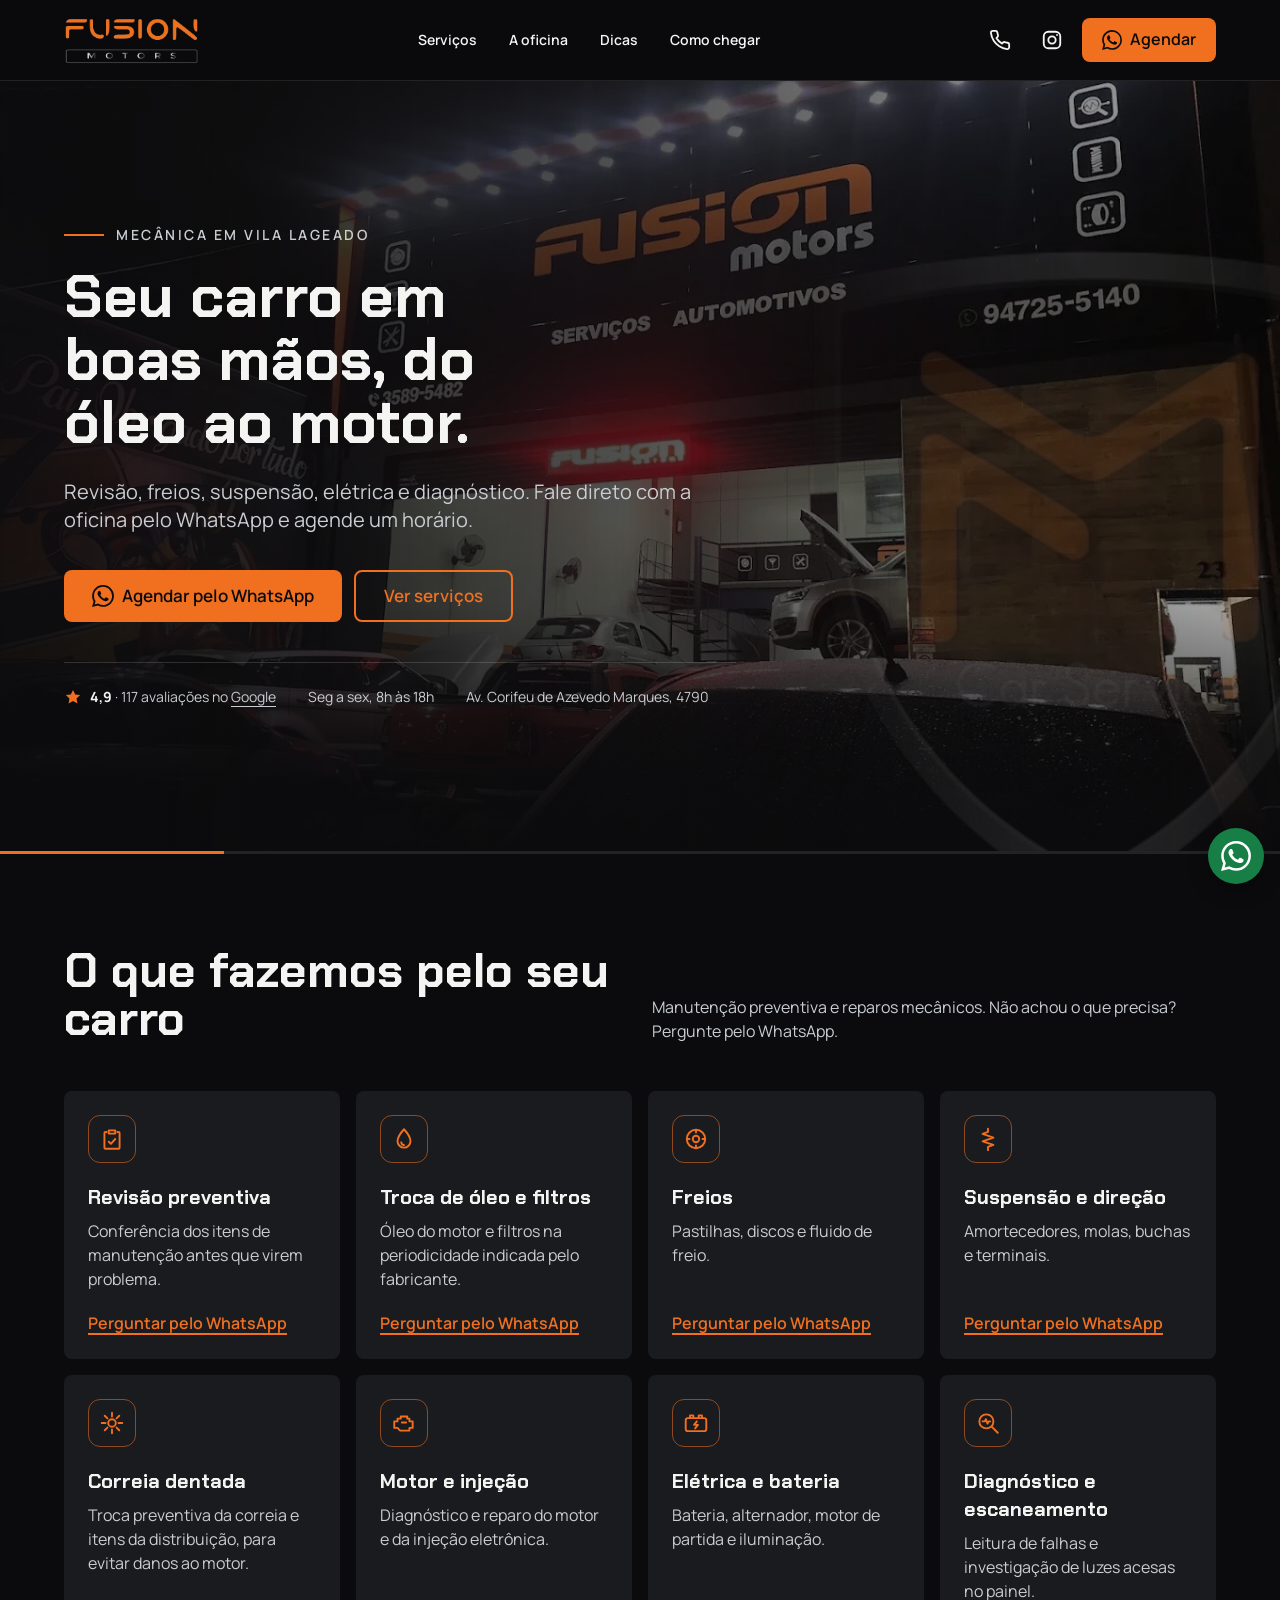
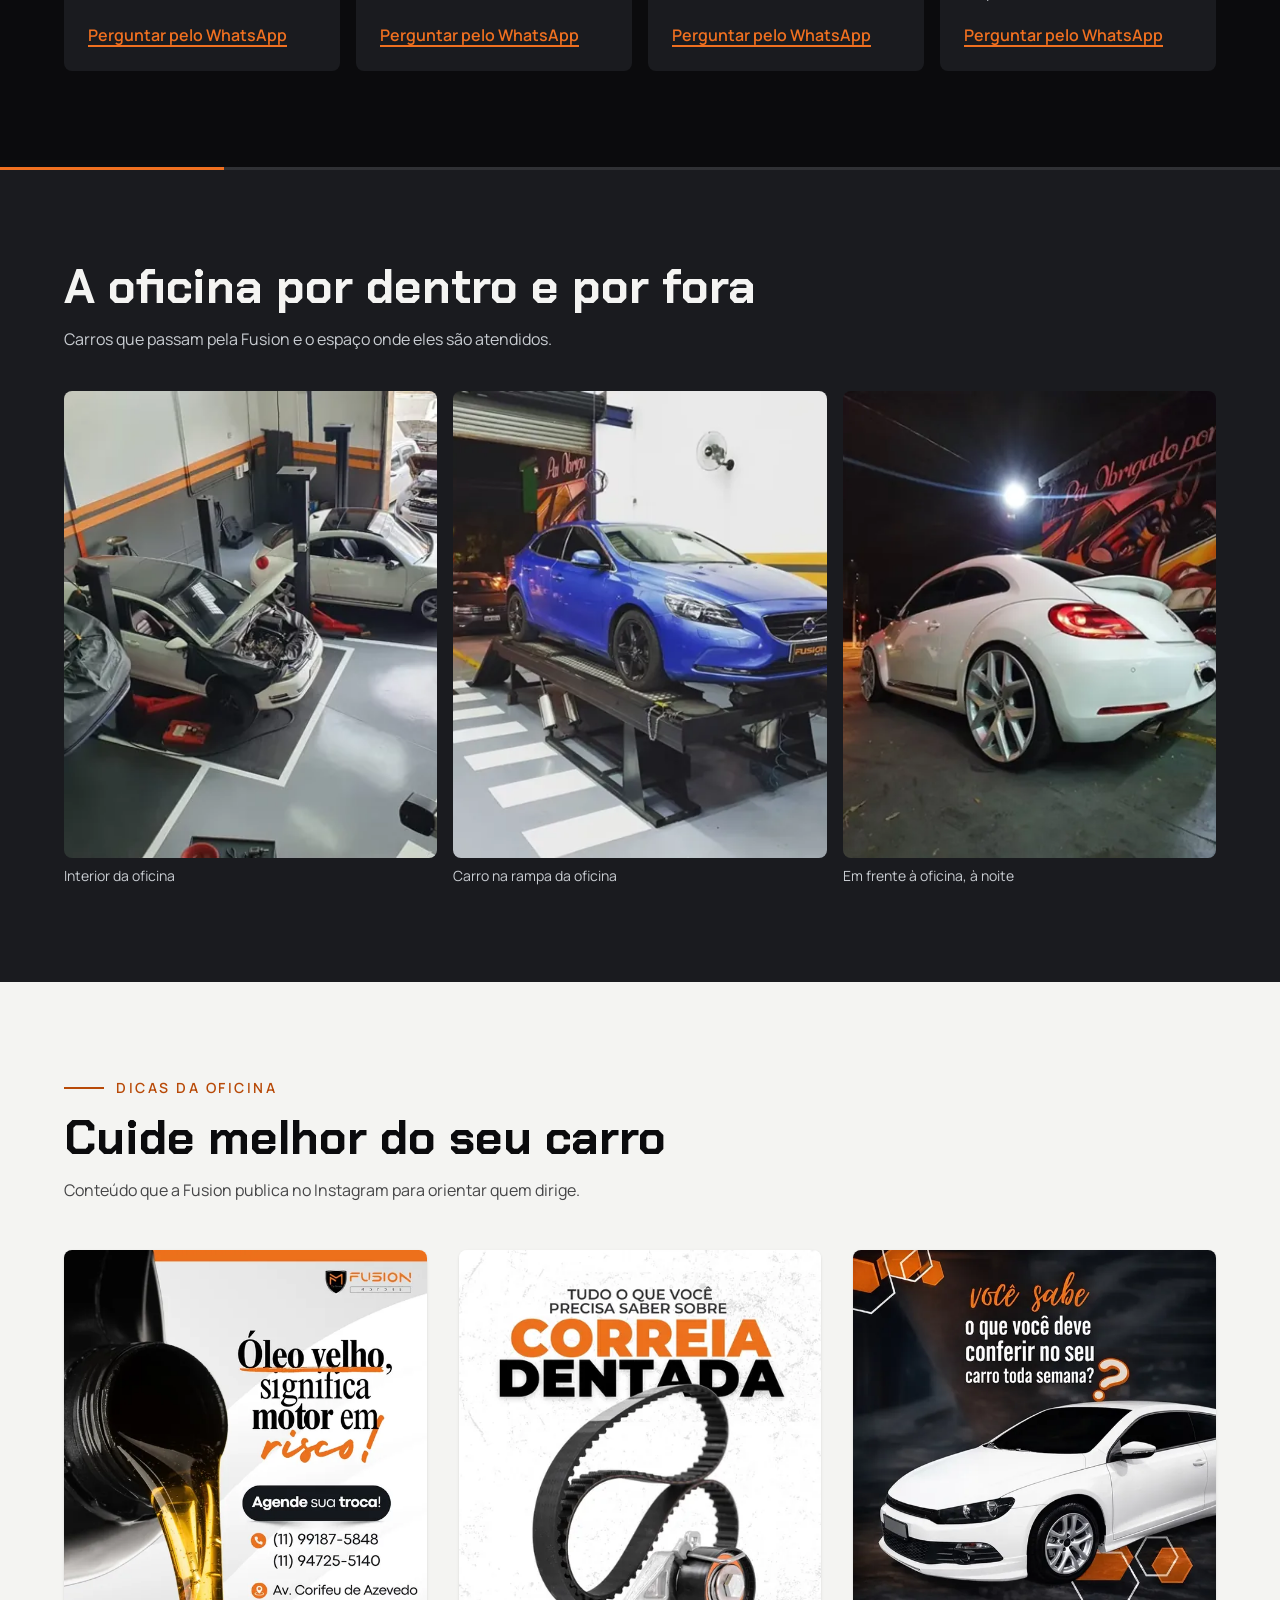
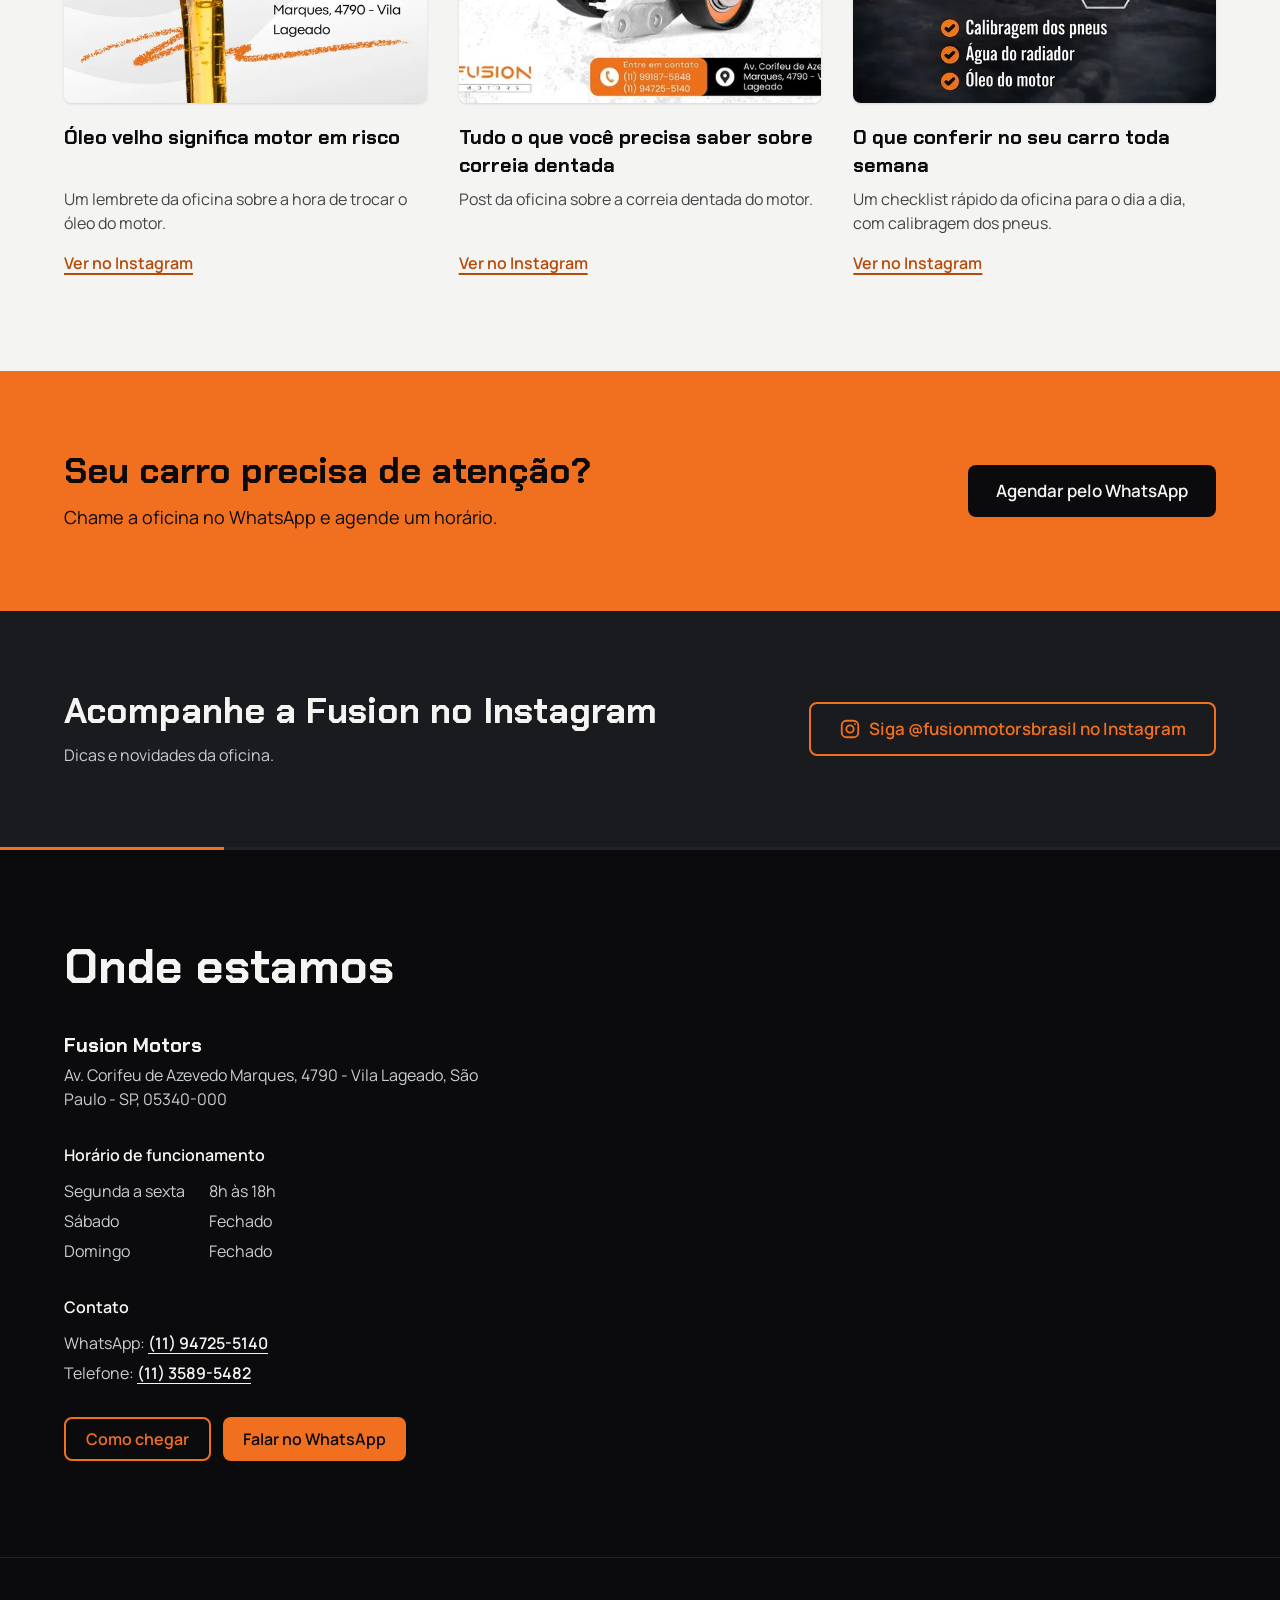
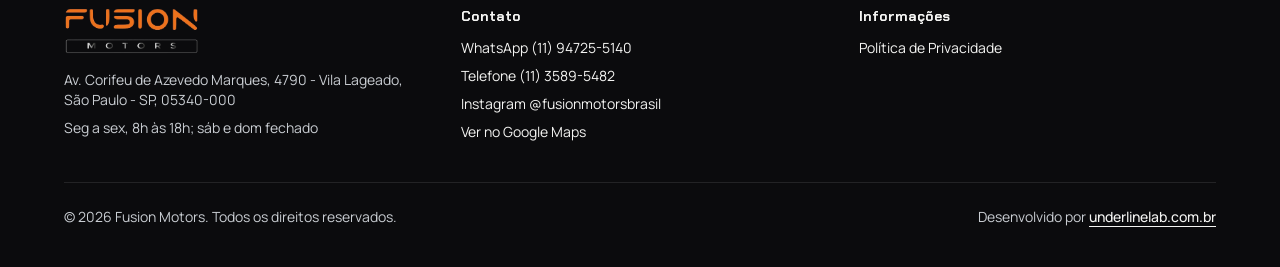
==== index.html @ d5a95ce9 "Demo da landing page da Fusion Motors (noindex)" ====
<!doctype html>
<html lang="pt-BR">
<head>
  <meta charset="utf-8">
  <meta name="viewport" content="width=device-width, initial-scale=1">
  <title>Fusion | Mecânica em Vila Lageado, São Paulo</title>
  <meta name="description" content="Mecânica para carros na Vila Lageado, São Paulo. Nota 4,9 no Google. Seg a sex, 8h às 18h. Agende pelo WhatsApp.">
  <link rel="canonical" href="https://fusionmotors.com.br/">
  <meta name="theme-color" content="#F07020">
  <!-- DEMO:INICIO -->
  <meta name="robots" content="noindex,nofollow">
  <!-- DEMO:FIM -->

  <link rel="icon" href="assets/icons/favicon.ico" sizes="32x32">
  <link rel="icon" href="assets/icons/favicon.svg" type="image/svg+xml">
  <link rel="apple-touch-icon" href="assets/icons/apple-touch-icon.png">

  <meta property="og:type" content="website">
  <meta property="og:locale" content="pt_BR">
  <meta property="og:site_name" content="Fusion">
  <meta property="og:title" content="Fusion | Mecânica em Vila Lageado, São Paulo">
  <meta property="og:description" content="Mecânica para carros na Vila Lageado, São Paulo. Nota 4,9 no Google. Seg a sex, 8h às 18h. Agende pelo WhatsApp.">
  <meta property="og:url" content="https://fusionmotors.com.br/">
  <meta property="og:image" content="https://fusionmotors.com.br/assets/img/og-image.jpg">
  <meta property="og:image:width" content="1200">
  <meta property="og:image:height" content="630">

  <!-- Fontes auto-hospedadas (declaradas aqui para o caminho valer no dev e no CSS compilado) -->
  <link rel="preload" href="assets/fonts/chakra-petch-700.woff2" as="font" type="font/woff2" crossorigin>
  <link rel="preload" href="assets/fonts/manrope-variavel.woff2" as="font" type="font/woff2" crossorigin>
  <style>
    @font-face { font-family: "Chakra Petch"; font-weight: 600; font-style: normal; font-display: swap; src: url("assets/fonts/chakra-petch-600.woff2") format("woff2"); }
    @font-face { font-family: "Chakra Petch"; font-weight: 700; font-style: normal; font-display: swap; src: url("assets/fonts/chakra-petch-700.woff2") format("woff2"); }
    @font-face { font-family: "Manrope"; font-weight: 400 800; font-style: normal; font-display: swap; src: url("assets/fonts/manrope-variavel.woff2") format("woff2"); }
  </style>

  <link rel="stylesheet" href="assets/css/styles.css?v=202609242122">
  <script src="assets/js/main.js?v=202609242122" defer></script>

  <script type="application/ld+json">
  {
    "@context": "https://schema.org",
    "@type": "AutoRepair",
    "name": "Fusion Motors",
    "url": "https://fusionmotors.com.br/",
    "image": "https://fusionmotors.com.br/assets/img/og-image.jpg",
    "logo": "https://fusionmotors.com.br/assets/img/logo-fusion.webp",
    "telephone": "+5511947255140",
    "address": {
      "@type": "PostalAddress",
      "streetAddress": "Av. Corifeu de Azevedo Marques, 4790",
      "addressLocality": "São Paulo",
      "addressRegion": "SP",
      "postalCode": "05340-000",
      "addressCountry": "BR"
    },
    "geo": {
      "@type": "GeoCoordinates",
      "latitude": -23.5559908,
      "longitude": -46.7504793
    },
    "openingHoursSpecification": [
      {
        "@type": "OpeningHoursSpecification",
        "dayOfWeek": ["Monday", "Tuesday", "Wednesday", "Thursday", "Friday"],
        "opens": "08:00",
        "closes": "18:00"
      }
    ],
    "sameAs": ["https://www.instagram.com/fusionmotorsbrasil/", "https://www.google.com/maps/place/Fusion+Motors/@-23.5496397,-46.7768741,15z/data=!4m6!3m5!1s0x94ce55f20040a06f:0xc3a1db6b3588dc1c!8m2!3d-23.5559908!4d-46.7504793!16s%2Fg%2F11b7hqv5pp"]
  }
  </script>
</head>
<body id="topo" class="bg-fundo text-texto font-corpo antialiased">
  <a href="#conteudo" class="sr-only focus:not-sr-only focus:fixed focus:top-2 focus:left-2 focus:z-[70] focus:bg-fundo focus:px-4 focus:py-2 focus:rounded-marca">Pular para o conteúdo</a>

<!-- SECTION: header -->
<header class="sticky top-0 z-40 border-b border-texto/10 bg-fundo/95 backdrop-blur">
  <div class="container-lp flex h-16 items-center justify-between gap-4 md:h-20">
    <a href="#topo" class="flex shrink-0 items-center" aria-label="Fusion Motors, voltar ao início">
      <img src="assets/img/logo-fusion.webp" alt="Fusion Motors" width="760" height="270" class="h-10 w-auto md:h-12">
    </a>

    <nav aria-label="Principal" class="hidden lg:block">
      <ul class="flex items-center gap-8 text-sm font-semibold">
        <li data-secao="servicos"><a href="#servicos" class="hover:text-marca">Serviços</a></li>
        <li data-secao="galeria"><a href="#galeria" class="hover:text-marca">A oficina</a></li>
        <li data-secao="dicas"><a href="#dicas" class="hover:text-marca">Dicas</a></li>
        <li data-secao="localizacao"><a href="#localizacao" class="hover:text-marca">Como chegar</a></li>
      </ul>
    </nav>

    <div class="flex items-center gap-1 sm:gap-2">
      <a href="tel:+551135895482" class="icone-btn" aria-label="Ligar para (11) 3589-5482">
        <svg width="22" height="22" viewBox="0 0 24 24" fill="none" stroke="currentColor" stroke-width="2" stroke-linecap="round" stroke-linejoin="round" aria-hidden="true"><path d="M22 16.9v3a2 2 0 0 1-2.2 2 19.8 19.8 0 0 1-8.6-3.1 19.5 19.5 0 0 1-6-6A19.8 19.8 0 0 1 2.1 4.2 2 2 0 0 1 4.1 2h3a2 2 0 0 1 2 1.7c.1 1 .4 1.9.7 2.8a2 2 0 0 1-.5 2.1L8.1 9.9a16 16 0 0 0 6 6l1.3-1.2a2 2 0 0 1 2.1-.4c.9.3 1.8.6 2.8.7a2 2 0 0 1 1.7 2z"/></svg>
      </a>
      <a href="https://www.instagram.com/fusionmotorsbrasil/" target="_blank" rel="noopener" class="icone-btn"
         aria-label="Instagram da Fusion Motors" data-track="instagram" data-origem="header">
        <svg width="22" height="22" viewBox="0 0 24 24" fill="none" stroke="currentColor" stroke-width="2" aria-hidden="true"><rect x="3" y="3" width="18" height="18" rx="5"/><circle cx="12" cy="12" r="4"/><circle cx="17.5" cy="6.5" r="1" fill="currentColor" stroke="none"/></svg>
      </a>
      <a href="https://wa.me/5511947255140?text=Ol%C3%A1!%20Vi%20o%20site%20e%20gostaria%20de%20agendar%20um%20hor%C3%A1rio." target="_blank" rel="noopener"
         class="btn btn-marca" aria-label="Agendar pelo WhatsApp" data-track="whatsapp" data-origem="header">
        <svg width="20" height="20" viewBox="0 0 24 24" fill="currentColor" aria-hidden="true"><path d="M17.472 14.382c-.297-.149-1.758-.867-2.03-.967-.273-.099-.471-.148-.67.15-.197.297-.767.966-.94 1.164-.173.199-.347.223-.644.075-.297-.15-1.255-.463-2.39-1.475-.883-.788-1.48-1.761-1.653-2.059-.173-.297-.018-.458.13-.606.134-.133.298-.347.446-.52.149-.174.198-.298.298-.497.099-.198.05-.371-.025-.52-.075-.149-.669-1.612-.916-2.207-.242-.579-.487-.5-.669-.51-.173-.008-.371-.01-.57-.01-.198 0-.52.074-.792.372-.272.297-1.04 1.016-1.04 2.479 0 1.462 1.065 2.875 1.213 3.074.149.198 2.096 3.2 5.077 4.487.709.306 1.262.489 1.694.625.712.227 1.36.195 1.871.118.571-.085 1.758-.719 2.006-1.413.248-.694.248-1.289.173-1.413-.074-.124-.272-.198-.57-.347m-5.421 7.403h-.004a9.87 9.87 0 0 1-5.031-1.378l-.361-.214-3.741.982.998-3.648-.235-.374a9.86 9.86 0 0 1-1.51-5.26c.001-5.45 4.436-9.884 9.888-9.884 2.64 0 5.122 1.03 6.988 2.898a9.825 9.825 0 0 1 2.893 6.994c-.003 5.45-4.437 9.884-9.885 9.884m8.413-18.297A11.815 11.815 0 0 0 12.05 0C5.495 0 .16 5.335.157 11.892c0 2.096.547 4.142 1.588 5.945L.057 24l6.305-1.654a11.882 11.882 0 0 0 5.683 1.448h.005c6.554 0 11.89-5.335 11.893-11.893a11.821 11.821 0 0 0-3.48-8.413Z"/></svg>
        <span class="hidden sm:inline">Agendar</span>
      </a>
    </div>
  </div>
</header>
<!-- /SECTION: header -->

<main id="conteudo">
<!-- SECTION: hero -->
<!-- PROVISÓRIO: foto da fachada (Fachada.webp, 1360 px). Trocar por foto original de alta resolução do cliente quando houver. -->
<section id="inicio" class="hero" aria-labelledby="hero-titulo">
  <img src="assets/img/hero-fachada-1360.webp"
       srcset="assets/img/hero-fachada-800.webp 800w, assets/img/hero-fachada-1360.webp 1360w"
       sizes="100vw"
       width="1360" height="1020"
       alt="Fachada da oficina Fusion Motors à noite, com o letreiro iluminado e carros em manutenção"
       fetchpriority="high"
       class="hero-foto">
  <img src="assets/img/escudo-marca.webp" alt="" width="290" height="340" class="hero-escudo" aria-hidden="true">

  <div class="container-lp py-20 md:py-28 lg:py-36">
    <div class="max-w-2xl">
      <p class="flex items-center gap-3 text-sm font-semibold uppercase tracking-[0.18em] text-acento">
        <span class="h-0.5 w-10 bg-marca" aria-hidden="true"></span>Mecânica em Vila Lageado
      </p>
      <h1 id="hero-titulo" class="mt-5 font-titulo text-4xl font-bold leading-[1.05] text-balance md:text-6xl">Seu carro em boas mãos, do óleo ao motor.</h1>
      <p class="mt-6 max-w-prose text-lg text-texto-suave md:text-xl">Revisão, freios, suspensão, elétrica e diagnóstico. Fale direto com a oficina pelo WhatsApp e agende um horário.</p>
      <div class="mt-9 flex flex-wrap gap-3">
        <a href="https://wa.me/5511947255140?text=Ol%C3%A1!%20Vi%20o%20site%20e%20gostaria%20de%20agendar%20um%20hor%C3%A1rio." target="_blank" rel="noopener"
           class="btn btn-marca btn-lg" data-track="whatsapp" data-origem="hero">
          <svg width="22" height="22" viewBox="0 0 24 24" fill="currentColor" aria-hidden="true"><path d="M17.472 14.382c-.297-.149-1.758-.867-2.03-.967-.273-.099-.471-.148-.67.15-.197.297-.767.966-.94 1.164-.173.199-.347.223-.644.075-.297-.15-1.255-.463-2.39-1.475-.883-.788-1.48-1.761-1.653-2.059-.173-.297-.018-.458.13-.606.134-.133.298-.347.446-.52.149-.174.198-.298.298-.497.099-.198.05-.371-.025-.52-.075-.149-.669-1.612-.916-2.207-.242-.579-.487-.5-.669-.51-.173-.008-.371-.01-.57-.01-.198 0-.52.074-.792.372-.272.297-1.04 1.016-1.04 2.479 0 1.462 1.065 2.875 1.213 3.074.149.198 2.096 3.2 5.077 4.487.709.306 1.262.489 1.694.625.712.227 1.36.195 1.871.118.571-.085 1.758-.719 2.006-1.413.248-.694.248-1.289.173-1.413-.074-.124-.272-.198-.57-.347m-5.421 7.403h-.004a9.87 9.87 0 0 1-5.031-1.378l-.361-.214-3.741.982.998-3.648-.235-.374a9.86 9.86 0 0 1-1.51-5.26c.001-5.45 4.436-9.884 9.888-9.884 2.64 0 5.122 1.03 6.988 2.898a9.825 9.825 0 0 1 2.893 6.994c-.003 5.45-4.437 9.884-9.885 9.884m8.413-18.297A11.815 11.815 0 0 0 12.05 0C5.495 0 .16 5.335.157 11.892c0 2.096.547 4.142 1.588 5.945L.057 24l6.305-1.654a11.882 11.882 0 0 0 5.683 1.448h.005c6.554 0 11.89-5.335 11.893-11.893a11.821 11.821 0 0 0-3.48-8.413Z"/></svg>
          Agendar pelo WhatsApp
        </a>
        <a href="#servicos" class="btn btn-contorno btn-lg">Ver serviços</a>
      </div>

      <ul class="mt-10 flex flex-wrap gap-x-8 gap-y-3 border-t border-texto/15 pt-6 text-sm text-texto-suave">
        <li class="flex items-center gap-2">
          <svg width="18" height="18" viewBox="0 0 24 24" fill="currentColor" class="text-marca" aria-hidden="true"><path d="M12 2.5l2.9 6 6.6.9-4.8 4.6 1.2 6.5L12 17.4l-5.9 3.1 1.2-6.5L2.5 9.4l6.6-.9z"/></svg>
          <span><strong class="font-bold text-texto">4,9</strong> · 117 avaliações no <a href="https://www.google.com/maps/place/Fusion+Motors/@-23.5496397,-46.7768741,15z/data=!4m6!3m5!1s0x94ce55f20040a06f:0xc3a1db6b3588dc1c!8m2!3d-23.5559908!4d-46.7504793!16s%2Fg%2F11b7hqv5pp" target="_blank" rel="noopener" class="underline underline-offset-4 hover:text-texto">Google</a></span>
        </li>
        <li>Seg a sex, 8h às 18h</li>
        <li>Av. Corifeu de Azevedo Marques, 4790</li>
      </ul>
    </div>
  </div>
</section>
<!-- /SECTION: hero -->

<!-- SECTION: servicos -->
<section id="servicos" class="secao-filete py-16 md:py-24" aria-labelledby="servicos-titulo">
  <div class="container-lp">
    <div class="grid gap-6 lg:grid-cols-2 lg:items-end">
      <h2 id="servicos-titulo" class="font-titulo text-3xl font-bold md:text-5xl">O que fazemos pelo seu carro</h2>
      <p class="max-w-prose text-texto-suave lg:justify-self-end">Manutenção preventiva e reparos mecânicos. Não achou o que precisa? Pergunte pelo WhatsApp.</p>
    </div>

    <ul class="mt-12 grid gap-4 sm:grid-cols-2 lg:grid-cols-4">
      <li class="flex flex-col rounded-marca bg-superficie p-6">
        <span class="icone-quadro"><svg width="26" height="26" viewBox="0 0 24 24" fill="none" stroke="currentColor" stroke-width="1.75" stroke-linecap="round" stroke-linejoin="round" aria-hidden="true"><path d="M9 4h6v3H9zM7 5.5H6a1 1 0 0 0-1 1V20a1 1 0 0 0 1 1h12a1 1 0 0 0 1-1V6.5a1 1 0 0 0-1-1h-1"/><path d="M9 14.5l2 2 4-4.5"/></svg></span>
        <h3 class="mt-5 font-titulo text-xl font-bold">Revisão preventiva</h3>
        <p class="mt-2 grow text-texto-suave">Conferência dos itens de manutenção antes que virem problema.</p>
        <a href="https://wa.me/5511947255140?text=Ol%C3%A1!%20Tenho%20interesse%20em%20revis%C3%A3o%20preventiva." target="_blank" rel="noopener"
           class="mt-5 self-start font-semibold text-marca underline decoration-2 underline-offset-4 hover:text-texto" data-track="whatsapp" data-origem="servico-revisao-preventiva">Perguntar pelo WhatsApp</a>
      </li>
      <li class="flex flex-col rounded-marca bg-superficie p-6">
        <span class="icone-quadro"><svg width="26" height="26" viewBox="0 0 24 24" fill="none" stroke="currentColor" stroke-width="1.75" stroke-linecap="round" stroke-linejoin="round" aria-hidden="true"><path d="M12 3s6 6.5 6 11a6 6 0 0 1-12 0c0-4.5 6-11 6-11z"/><path d="M9.5 15a2.5 2.5 0 0 0 2.5 2.5"/></svg></span>
        <h3 class="mt-5 font-titulo text-xl font-bold">Troca de óleo e filtros</h3>
        <p class="mt-2 grow text-texto-suave">Óleo do motor e filtros na periodicidade indicada pelo fabricante.</p>
        <a href="https://wa.me/5511947255140?text=Ol%C3%A1!%20Tenho%20interesse%20em%20troca%20de%20%C3%B3leo%20e%20filtros." target="_blank" rel="noopener"
           class="mt-5 self-start font-semibold text-marca underline decoration-2 underline-offset-4 hover:text-texto" data-track="whatsapp" data-origem="servico-oleo-filtros">Perguntar pelo WhatsApp</a>
      </li>
      <li class="flex flex-col rounded-marca bg-superficie p-6">
        <span class="icone-quadro"><svg width="26" height="26" viewBox="0 0 24 24" fill="none" stroke="currentColor" stroke-width="1.75" stroke-linecap="round" stroke-linejoin="round" aria-hidden="true"><circle cx="12" cy="12" r="8.5"/><circle cx="12" cy="12" r="3"/><path d="M12 3.5v2.5M12 18v2.5M3.5 12H6M18 12h2.5"/></svg></span>
        <h3 class="mt-5 font-titulo text-xl font-bold">Freios</h3>
        <p class="mt-2 grow text-texto-suave">Pastilhas, discos e fluido de freio.</p>
        <a href="https://wa.me/5511947255140?text=Ol%C3%A1!%20Tenho%20interesse%20em%20servi%C3%A7o%20de%20freios." target="_blank" rel="noopener"
           class="mt-5 self-start font-semibold text-marca underline decoration-2 underline-offset-4 hover:text-texto" data-track="whatsapp" data-origem="servico-freios">Perguntar pelo WhatsApp</a>
      </li>
      <li class="flex flex-col rounded-marca bg-superficie p-6">
        <span class="icone-quadro"><svg width="26" height="26" viewBox="0 0 24 24" fill="none" stroke="currentColor" stroke-width="1.75" stroke-linecap="round" stroke-linejoin="round" aria-hidden="true"><path d="M12 2.5v3l-5 1.8 10 3.4-10 3.4 10 3.4-5 1.8v3"/></svg></span>
        <h3 class="mt-5 font-titulo text-xl font-bold">Suspensão e direção</h3>
        <p class="mt-2 grow text-texto-suave">Amortecedores, molas, buchas e terminais.</p>
        <a href="https://wa.me/5511947255140?text=Ol%C3%A1!%20Tenho%20interesse%20em%20suspens%C3%A3o%20e%20dire%C3%A7%C3%A3o." target="_blank" rel="noopener"
           class="mt-5 self-start font-semibold text-marca underline decoration-2 underline-offset-4 hover:text-texto" data-track="whatsapp" data-origem="servico-suspensao-direcao">Perguntar pelo WhatsApp</a>
      </li>
      <li class="flex flex-col rounded-marca bg-superficie p-6">
        <span class="icone-quadro"><svg width="26" height="26" viewBox="0 0 24 24" fill="none" stroke="currentColor" stroke-width="1.75" stroke-linecap="round" stroke-linejoin="round" aria-hidden="true"><circle cx="12" cy="12" r="3.5"/><path d="M12 2.5v3.5M12 18v3.5M2.5 12H6M18 12h3.5M5.3 5.3l2.5 2.5M16.2 16.2l2.5 2.5M18.7 5.3l-2.5 2.5M7.8 16.2l-2.5 2.5"/></svg></span>
        <h3 class="mt-5 font-titulo text-xl font-bold">Correia dentada</h3>
        <p class="mt-2 grow text-texto-suave">Troca preventiva da correia e itens da distribuição, para evitar danos ao motor.</p>
        <a href="https://wa.me/5511947255140?text=Ol%C3%A1!%20Tenho%20interesse%20em%20troca%20de%20correia%20dentada." target="_blank" rel="noopener"
           class="mt-5 self-start font-semibold text-marca underline decoration-2 underline-offset-4 hover:text-texto" data-track="whatsapp" data-origem="servico-correia-dentada">Perguntar pelo WhatsApp</a>
      </li>
      <li class="flex flex-col rounded-marca bg-superficie p-6">
        <span class="icone-quadro"><svg width="26" height="26" viewBox="0 0 24 24" fill="none" stroke="currentColor" stroke-width="1.75" stroke-linecap="round" stroke-linejoin="round" aria-hidden="true"><path d="M3 10.5h3V8h3V6h6v2h2v2.5h3v6h-3V19H8.5L6 16.5H3z"/><path d="M10 11.5h4"/></svg></span>
        <h3 class="mt-5 font-titulo text-xl font-bold">Motor e injeção</h3>
        <p class="mt-2 grow text-texto-suave">Diagnóstico e reparo do motor e da injeção eletrônica.</p>
        <a href="https://wa.me/5511947255140?text=Ol%C3%A1!%20Tenho%20interesse%20em%20servi%C3%A7o%20de%20motor%20e%20inje%C3%A7%C3%A3o." target="_blank" rel="noopener"
           class="mt-5 self-start font-semibold text-marca underline decoration-2 underline-offset-4 hover:text-texto" data-track="whatsapp" data-origem="servico-motor-injecao">Perguntar pelo WhatsApp</a>
      </li>
      <li class="flex flex-col rounded-marca bg-superficie p-6">
        <span class="icone-quadro"><svg width="26" height="26" viewBox="0 0 24 24" fill="none" stroke="currentColor" stroke-width="1.75" stroke-linecap="round" stroke-linejoin="round" aria-hidden="true"><rect x="2.5" y="7.5" width="19" height="12" rx="2"/><path d="M6.5 7.5v-2.5h3v2.5M14.5 7.5v-2.5h3v2.5"/><path d="M12.8 10.5l-2.6 3.2h3.6l-2.6 3.3"/></svg></span>
        <h3 class="mt-5 font-titulo text-xl font-bold">Elétrica e bateria</h3>
        <p class="mt-2 grow text-texto-suave">Bateria, alternador, motor de partida e iluminação.</p>
        <a href="https://wa.me/5511947255140?text=Ol%C3%A1!%20Tenho%20interesse%20em%20el%C3%A9trica%20e%20bateria." target="_blank" rel="noopener"
           class="mt-5 self-start font-semibold text-marca underline decoration-2 underline-offset-4 hover:text-texto" data-track="whatsapp" data-origem="servico-eletrica-bateria">Perguntar pelo WhatsApp</a>
      </li>
      <li class="flex flex-col rounded-marca bg-superficie p-6">
        <span class="icone-quadro"><svg width="26" height="26" viewBox="0 0 24 24" fill="none" stroke="currentColor" stroke-width="1.75" stroke-linecap="round" stroke-linejoin="round" aria-hidden="true"><circle cx="10.5" cy="10.5" r="6.5"/><path d="M21 21l-5.4-5.4"/><path d="M7 10.5h2l1-2 1.6 4 1-2h1.4"/></svg></span>
        <h3 class="mt-5 font-titulo text-xl font-bold">Diagnóstico e escaneamento</h3>
        <p class="mt-2 grow text-texto-suave">Leitura de falhas e investigação de luzes acesas no painel.</p>
        <a href="https://wa.me/5511947255140?text=Ol%C3%A1!%20Tenho%20interesse%20em%20diagn%C3%B3stico%20e%20escaneamento." target="_blank" rel="noopener"
           class="mt-5 self-start font-semibold text-marca underline decoration-2 underline-offset-4 hover:text-texto" data-track="whatsapp" data-origem="servico-diagnostico">Perguntar pelo WhatsApp</a>
      </li>
    </ul>
  </div>
</section>
<!-- /SECTION: servicos -->

<!-- SECTION: galeria -->
<!-- Fotos do site antigo (Wix) do cliente, autorizadas pelo dono. Origem no briefing.md, seção 9. -->
<section id="galeria" class="secao-filete bg-superficie py-16 md:py-24" aria-labelledby="galeria-titulo">
  <div class="container-lp">
    <h2 id="galeria-titulo" class="font-titulo text-3xl font-bold md:text-5xl">A oficina por dentro e por fora</h2>
    <p class="mt-4 max-w-prose text-texto-suave">Carros que passam pela Fusion e o espaço onde eles são atendidos.</p>

    <ul class="mt-10 grid gap-4 sm:grid-cols-3" aria-label="Fotos da oficina e de carros atendidos">
      <li>
        <figure>
          <img src="assets/img/galeria-oficina-interna-600.webp" srcset="assets/img/galeria-oficina-interna-600.webp 600w, assets/img/galeria-oficina-interna.webp 927w" sizes="(min-width: 1152px) 24rem, (min-width: 640px) 33vw, 100vw"
               width="927" height="695" alt="Interior da oficina Fusion Motors com carros erguidos e abertos para manutenção"
               loading="lazy" decoding="async" class="aspect-[4/5] w-full rounded-marca object-cover">
          <figcaption class="mt-2 text-sm text-texto-suave">Interior da oficina</figcaption>
        </figure>
      </li>
      <li>
        <figure>
          <img src="assets/img/galeria-carro-azul-elevador-600.webp" srcset="assets/img/galeria-carro-azul-elevador-600.webp 600w, assets/img/galeria-carro-azul-elevador.webp 693w" sizes="(min-width: 1152px) 24rem, (min-width: 640px) 33vw, 100vw"
               width="693" height="695" alt="Carro azul sobre a rampa de alinhamento dentro da oficina"
               loading="lazy" decoding="async" class="aspect-[4/5] w-full rounded-marca object-cover">
          <figcaption class="mt-2 text-sm text-texto-suave">Carro na rampa da oficina</figcaption>
        </figure>
      </li>
      <li>
        <figure>
          <img src="assets/img/galeria-carro-branco-mural-600.webp" srcset="assets/img/galeria-carro-branco-mural-600.webp 600w, assets/img/galeria-carro-branco-mural.webp 667w" sizes="(min-width: 1152px) 24rem, (min-width: 640px) 33vw, 100vw"
               width="667" height="690" alt="Carro branco de rodas grandes estacionado à noite em frente ao mural da oficina"
               loading="lazy" decoding="async" class="aspect-[4/5] w-full rounded-marca object-cover">
          <figcaption class="mt-2 text-sm text-texto-suave">Em frente à oficina, à noite</figcaption>
        </figure>
      </li>
    </ul>
  </div>
</section>
<!-- /SECTION: galeria -->

<!-- SECTION: dicas -->
<!-- Posts do Instagram do próprio cliente, autorizados pelo dono. Estilo blog: imagem, título e link do post original. -->
<section id="dicas" class="bg-nevoa py-16 text-fundo md:py-24" aria-labelledby="dicas-titulo">
  <div class="container-lp">
    <p class="flex items-center gap-3 text-sm font-semibold uppercase tracking-[0.18em] text-marca-escura">
      <span class="h-0.5 w-10 bg-marca-escura" aria-hidden="true"></span>Dicas da oficina
    </p>
    <h2 id="dicas-titulo" class="mt-4 font-titulo text-3xl font-bold md:text-5xl">Cuide melhor do seu carro</h2>
    <p class="mt-4 max-w-prose text-fundo/75">Conteúdo que a Fusion publica no Instagram para orientar quem dirige.</p>

    <ul class="mt-12 grid items-stretch gap-8 md:grid-cols-3">
      <li class="flex">
        <article class="flex w-full flex-col">
          <a href="https://www.instagram.com/p/DPCO_urj4Wo/" target="_blank" rel="noopener" data-track="instagram" data-origem="dica-oleo-motor" class="block aspect-[4/5] overflow-hidden rounded-marca bg-white shadow-sm" aria-label="Ver no Instagram: óleo velho significa motor em risco">
            <img src="assets/img/dica-oleo-motor-600.webp" srcset="assets/img/dica-oleo-motor-600.webp 600w, assets/img/dica-oleo-motor.webp 1200w" sizes="(min-width: 768px) 22rem, 100vw"
                 width="1200" height="1500" alt="Post da Fusion Motors: óleo velho significa motor em risco. Agende sua troca."
                 loading="lazy" decoding="async" class="h-full w-full object-cover">
          </a>
          <h3 class="mt-5 font-titulo text-xl font-bold md:min-h-14">Óleo velho significa motor em risco</h3>
          <p class="mt-2 grow text-fundo/75">Um lembrete da oficina sobre a hora de trocar o óleo do motor.</p>
          <a href="https://www.instagram.com/p/DPCO_urj4Wo/" target="_blank" rel="noopener" data-track="instagram" data-origem="dica-oleo-motor"
             class="mt-4 self-start font-semibold text-marca-escura underline decoration-2 underline-offset-4 hover:text-fundo">Ver no Instagram</a>
        </article>
      </li>
      <li class="flex">
        <article class="flex w-full flex-col">
          <a href="https://www.instagram.com/p/DPpNpsQjbSV/" target="_blank" rel="noopener" data-track="instagram" data-origem="dica-correia-dentada" class="block aspect-[4/5] overflow-hidden rounded-marca bg-white shadow-sm" aria-label="Ver no Instagram: tudo o que você precisa saber sobre correia dentada">
            <img src="assets/img/dica-correia-dentada-600.webp" srcset="assets/img/dica-correia-dentada-600.webp 600w, assets/img/dica-correia-dentada.webp 1080w" sizes="(min-width: 768px) 22rem, 100vw"
                 width="1080" height="1080" alt="Post da Fusion Motors: tudo o que você precisa saber sobre correia dentada"
                 loading="lazy" decoding="async" class="h-full w-full object-cover">
          </a>
          <h3 class="mt-5 font-titulo text-xl font-bold md:min-h-14">Tudo o que você precisa saber sobre correia dentada</h3>
          <p class="mt-2 grow text-fundo/75">Post da oficina sobre a correia dentada do motor.</p>
          <a href="https://www.instagram.com/p/DPpNpsQjbSV/" target="_blank" rel="noopener" data-track="instagram" data-origem="dica-correia-dentada"
             class="mt-4 self-start font-semibold text-marca-escura underline decoration-2 underline-offset-4 hover:text-fundo">Ver no Instagram</a>
        </article>
      </li>
      <li class="flex">
        <article class="flex w-full flex-col">
          <a href="https://www.instagram.com/p/DTf_0NQleJL/" target="_blank" rel="noopener" data-track="instagram" data-origem="dica-checklist-pneus" class="block aspect-[4/5] overflow-hidden rounded-marca bg-white shadow-sm" aria-label="Ver no Instagram: o que conferir no seu carro toda semana">
            <img src="assets/img/dica-checklist-pneus-600.webp" srcset="assets/img/dica-checklist-pneus-600.webp 600w, assets/img/dica-checklist-pneus.webp 1200w" sizes="(min-width: 768px) 22rem, 100vw"
                 width="1200" height="1492" alt="Post da Fusion Motors: você sabe o que deve conferir no seu carro toda semana?"
                 loading="lazy" decoding="async" class="h-full w-full object-cover">
          </a>
          <h3 class="mt-5 font-titulo text-xl font-bold md:min-h-14">O que conferir no seu carro toda semana</h3>
          <p class="mt-2 grow text-fundo/75">Um checklist rápido da oficina para o dia a dia, com calibragem dos pneus.</p>
          <a href="https://www.instagram.com/p/DTf_0NQleJL/" target="_blank" rel="noopener" data-track="instagram" data-origem="dica-checklist-pneus"
             class="mt-4 self-start font-semibold text-marca-escura underline decoration-2 underline-offset-4 hover:text-fundo">Ver no Instagram</a>
        </article>
      </li>
    </ul>
  </div>
</section>
<!-- /SECTION: dicas -->

<!-- SECTION: cta-intermediario -->
<section class="bg-marca py-14 text-sobre-marca md:py-20" aria-labelledby="cta-meio-titulo">
  <div class="container-lp flex flex-col items-start gap-6 md:flex-row md:items-center md:justify-between">
    <div>
      <h2 id="cta-meio-titulo" class="font-titulo text-3xl font-bold md:text-4xl">Seu carro precisa de atenção?</h2>
      <p class="mt-3 max-w-prose text-lg">Chame a oficina no WhatsApp e agende um horário.</p>
    </div>
    <a href="https://wa.me/5511947255140?text=Ol%C3%A1!%20Vi%20o%20site%20e%20gostaria%20de%20agendar%20um%20hor%C3%A1rio." target="_blank" rel="noopener"
       class="btn btn-escuro btn-lg shrink-0" data-track="whatsapp" data-origem="cta-meio">Agendar pelo WhatsApp</a>
  </div>
</section>
<!-- /SECTION: cta-intermediario -->

<!-- SECTION: instagram -->
<section class="bg-superficie py-14 md:py-20" aria-labelledby="instagram-titulo">
  <div class="container-lp flex flex-col items-start gap-6 md:flex-row md:items-center md:justify-between">
    <div>
      <h2 id="instagram-titulo" class="font-titulo text-3xl font-bold md:text-4xl">Acompanhe a Fusion no Instagram</h2>
      <p class="mt-3 max-w-prose text-texto-suave">Dicas e novidades da oficina.</p>
    </div>
    <a href="https://www.instagram.com/fusionmotorsbrasil/" target="_blank" rel="noopener" class="btn btn-contorno btn-lg shrink-0"
       data-track="instagram" data-origem="secao-instagram">
      <svg width="22" height="22" viewBox="0 0 24 24" fill="none" stroke="currentColor" stroke-width="2" aria-hidden="true"><rect x="3" y="3" width="18" height="18" rx="5"/><circle cx="12" cy="12" r="4"/><circle cx="17.5" cy="6.5" r="1" fill="currentColor" stroke="none"/></svg>
      Siga @fusionmotorsbrasil no Instagram
    </a>
  </div>
</section>
<!-- /SECTION: instagram -->

<!-- SECTION: localizacao -->
<!-- Sem bloco "Avalie-nos no Google": decisão do responsável (briefing.md). -->
<section id="localizacao" class="secao-filete py-16 md:py-24" aria-labelledby="localizacao-titulo">
  <div class="container-lp">
    <h2 id="localizacao-titulo" class="font-titulo text-3xl font-bold md:text-5xl">Onde estamos</h2>

    <div class="mt-10 grid gap-8 lg:grid-cols-5">
      <div class="lg:col-span-2">
        <address class="not-italic">
          <p class="font-titulo text-xl font-bold">Fusion Motors</p>
          <p class="mt-1 text-texto-suave">Av. Corifeu de Azevedo Marques, 4790 - Vila Lageado, São Paulo - SP, 05340-000</p>
        </address>

        <h3 class="mt-8 font-semibold">Horário de funcionamento</h3>
        <dl class="mt-3 grid grid-cols-[auto_1fr] gap-x-6 gap-y-1.5 text-texto-suave">
          <dt>Segunda a sexta</dt><dd>8h às 18h</dd>
          <dt>Sábado</dt><dd>Fechado</dd>
          <dt>Domingo</dt><dd>Fechado</dd>
        </dl>

        <h3 class="mt-8 font-semibold">Contato</h3>
        <ul class="mt-3 space-y-1.5 text-texto-suave">
          <li>WhatsApp: <a href="https://wa.me/5511947255140?text=Ol%C3%A1!%20Gostaria%20de%20confirmar%20o%20endere%C3%A7o%20e%20o%20hor%C3%A1rio." target="_blank" rel="noopener" class="font-semibold text-texto underline underline-offset-4 hover:text-marca" data-track="whatsapp" data-origem="localizacao">(11) 94725-5140</a></li>
          <li>Telefone: <a href="tel:+551135895482" class="font-semibold text-texto underline underline-offset-4 hover:text-marca">(11) 3589-5482</a></li>
        </ul>

        <div class="mt-8 flex flex-wrap gap-3">
          <a href="https://www.google.com/maps/place/Fusion+Motors/@-23.5496397,-46.7768741,15z/data=!4m6!3m5!1s0x94ce55f20040a06f:0xc3a1db6b3588dc1c!8m2!3d-23.5559908!4d-46.7504793!16s%2Fg%2F11b7hqv5pp" target="_blank" rel="noopener" class="btn btn-contorno"
             data-track="como-chegar" data-origem="localizacao">Como chegar</a>
          <a href="https://wa.me/5511947255140?text=Ol%C3%A1!%20Gostaria%20de%20confirmar%20o%20endere%C3%A7o%20e%20o%20hor%C3%A1rio." target="_blank" rel="noopener"
             class="btn btn-marca" data-track="whatsapp" data-origem="localizacao">Falar no WhatsApp</a>
        </div>
      </div>

      <iframe src="https://www.google.com/maps?q=-23.5559908,-46.7504793&z=16&output=embed"
              title="Mapa com a localização da Fusion Motors"
              loading="lazy" referrerpolicy="no-referrer-when-downgrade" allowfullscreen
              class="h-80 w-full rounded-marca border-0 lg:col-span-3 lg:h-full lg:min-h-96"></iframe>
    </div>
  </div>
</section>
<!-- /SECTION: localizacao -->
</main>

<!-- SECTION: footer -->
<footer class="border-t border-texto/10 pt-12 pb-28 text-sm md:pb-10">
  <div class="container-lp grid gap-10 md:grid-cols-3">
    <div>
      <img src="assets/img/logo-fusion.webp" alt="Fusion Motors" width="760" height="270" loading="lazy" class="h-12 w-auto">
      <address class="mt-4 not-italic text-texto-suave">Av. Corifeu de Azevedo Marques, 4790 - Vila Lageado, São Paulo - SP, 05340-000</address>
      <p class="mt-2 text-texto-suave">Seg a sex, 8h às 18h; sáb e dom fechado</p>
    </div>

    <div>
      <h2 class="font-titulo font-bold">Contato</h2>
      <ul class="mt-3 space-y-2">
        <li><a href="https://wa.me/5511947255140?text=Ol%C3%A1!%20Vi%20o%20site%20e%20gostaria%20de%20agendar%20um%20hor%C3%A1rio." target="_blank" rel="noopener"
               class="hover:text-marca" data-track="whatsapp" data-origem="footer">WhatsApp (11) 94725-5140</a></li>
        <li><a href="tel:+551135895482" class="hover:text-marca">Telefone (11) 3589-5482</a></li>
        <li><a href="https://www.instagram.com/fusionmotorsbrasil/" target="_blank" rel="noopener" class="hover:text-marca"
               data-track="instagram" data-origem="footer">Instagram @fusionmotorsbrasil</a></li>
        <li><a href="https://www.google.com/maps/place/Fusion+Motors/@-23.5496397,-46.7768741,15z/data=!4m6!3m5!1s0x94ce55f20040a06f:0xc3a1db6b3588dc1c!8m2!3d-23.5559908!4d-46.7504793!16s%2Fg%2F11b7hqv5pp" target="_blank" rel="noopener" class="hover:text-marca"
               data-track="como-chegar" data-origem="footer">Ver no Google Maps</a></li>
      </ul>
    </div>

    <div>
      <h2 class="font-titulo font-bold">Informações</h2>
      <ul class="mt-3 space-y-2">
        <li><a href="politica-de-privacidade.html" class="hover:text-marca">Política de Privacidade</a></li>
        <li><button type="button" class="hover:text-marca" data-abrir-consentimento>Preferências de cookies</button></li>
      </ul>
    </div>
  </div>

  <div class="container-lp mt-10 flex flex-col gap-2 border-t border-texto/10 pt-6 text-texto-suave md:flex-row md:justify-between">
    <p>© 2026 Fusion Motors. Todos os direitos reservados.</p>
    <p>Desenvolvido por <a href="https://underlinelab.com.br" target="_blank" rel="noopener" class="font-medium text-texto underline underline-offset-4 hover:text-marca">underlinelab.com.br</a></p>
  </div>
</footer>
<!-- /SECTION: footer -->

<!-- SECTION: whatsapp-flutuante -->
<a href="https://wa.me/5511947255140?text=Ol%C3%A1!%20Vi%20o%20site%20e%20gostaria%20de%20agendar%20um%20hor%C3%A1rio." target="_blank" rel="noopener"
   class="wa-flutuante" aria-label="Conversar no WhatsApp" data-track="whatsapp" data-origem="flutuante">
  <svg width="30" height="30" viewBox="0 0 24 24" fill="currentColor" aria-hidden="true"><path d="M17.472 14.382c-.297-.149-1.758-.867-2.03-.967-.273-.099-.471-.148-.67.15-.197.297-.767.966-.94 1.164-.173.199-.347.223-.644.075-.297-.15-1.255-.463-2.39-1.475-.883-.788-1.48-1.761-1.653-2.059-.173-.297-.018-.458.13-.606.134-.133.298-.347.446-.52.149-.174.198-.298.298-.497.099-.198.05-.371-.025-.52-.075-.149-.669-1.612-.916-2.207-.242-.579-.487-.5-.669-.51-.173-.008-.371-.01-.57-.01-.198 0-.52.074-.792.372-.272.297-1.04 1.016-1.04 2.479 0 1.462 1.065 2.875 1.213 3.074.149.198 2.096 3.2 5.077 4.487.709.306 1.262.489 1.694.625.712.227 1.36.195 1.871.118.571-.085 1.758-.719 2.006-1.413.248-.694.248-1.289.173-1.413-.074-.124-.272-.198-.57-.347m-5.421 7.403h-.004a9.87 9.87 0 0 1-5.031-1.378l-.361-.214-3.741.982.998-3.648-.235-.374a9.86 9.86 0 0 1-1.51-5.26c.001-5.45 4.436-9.884 9.888-9.884 2.64 0 5.122 1.03 6.988 2.898a9.825 9.825 0 0 1 2.893 6.994c-.003 5.45-4.437 9.884-9.885 9.884m8.413-18.297A11.815 11.815 0 0 0 12.05 0C5.495 0 .16 5.335.157 11.892c0 2.096.547 4.142 1.588 5.945L.057 24l6.305-1.654a11.882 11.882 0 0 0 5.683 1.448h.005c6.554 0 11.89-5.335 11.893-11.893a11.821 11.821 0 0 0-3.48-8.413Z"/></svg>
</a>
<!-- /SECTION: whatsapp-flutuante -->

<!-- SECTION: consentimento -->
<!-- Só aparece quando há ga4Id ou metaPixelId no CONFIG do main.js -->
<div id="consentimento" class="consentimento" role="region" aria-label="Aviso de cookies" hidden>
  <div class="container-lp flex flex-col gap-4 md:flex-row md:items-center md:justify-between">
    <p class="max-w-prose text-sm">
      Usamos cookies para medir as visitas e melhorar o site. O site funciona normalmente se você recusar.
      <a href="politica-de-privacidade.html" class="underline underline-offset-4">Política de Privacidade</a>
    </p>
    <div class="flex shrink-0 gap-3">
      <button type="button" class="btn btn-contorno" data-consentimento="recusar">Recusar</button>
      <button type="button" class="btn btn-marca" data-consentimento="aceitar">Aceitar</button>
    </div>
  </div>
</div>
<!-- /SECTION: consentimento -->

<!-- DEMO:INICIO -->
<!-- DEMO:FIM -->
</body>
</html>
---- assets/css/styles.css ----
/*! tailwindcss v4.3.3 | MIT License | https://tailwindcss.com */
@layer properties{@supports (((-webkit-hyphens:none)) and (not (margin-trim:inline))) or ((-moz-orient:inline) and (not (color:rgb(from red r g b)))){*,:before,:after,::backdrop{--tw-rotate-x:initial;--tw-rotate-y:initial;--tw-rotate-z:initial;--tw-skew-x:initial;--tw-skew-y:initial;--tw-space-y-reverse:0;--tw-border-style:solid;--tw-leading:initial;--tw-font-weight:initial;--tw-tracking:initial;--tw-shadow:0 0 #0000;--tw-shadow-color:initial;--tw-shadow-alpha:100%;--tw-inset-shadow:0 0 #0000;--tw-inset-shadow-color:initial;--tw-inset-shadow-alpha:100%;--tw-ring-color:initial;--tw-ring-shadow:0 0 #0000;--tw-inset-ring-color:initial;--tw-inset-ring-shadow:0 0 #0000;--tw-ring-inset:initial;--tw-ring-offset-width:0px;--tw-ring-offset-color:#fff;--tw-ring-offset-shadow:0 0 #0000;--tw-backdrop-blur:initial;--tw-backdrop-brightness:initial;--tw-backdrop-contrast:initial;--tw-backdrop-grayscale:initial;--tw-backdrop-hue-rotate:initial;--tw-backdrop-invert:initial;--tw-backdrop-opacity:initial;--tw-backdrop-saturate:initial;--tw-backdrop-sepia:initial}}}@layer theme{:root,:host{--font-sans:-apple-system, BlinkMacSystemFont, "Segoe UI", Roboto, "Helvetica Neue", "Noto Sans", Arial, sans-serif, "Apple Color Emoji", "Segoe UI Emoji", "Segoe UI Symbol", "Noto Color Emoji";--font-mono:ui-monospace, SFMono-Regular, Menlo, Monaco, Consolas, "Liberation Mono", "Courier New", monospace;--color-white:#fff;--spacing:.25rem;--container-xl:36rem;--container-2xl:42rem;--container-3xl:48rem;--text-sm:.875rem;--text-sm--line-height:calc(1.25 / .875);--text-lg:1.125rem;--text-lg--line-height:calc(1.75 / 1.125);--text-xl:1.25rem;--text-xl--line-height:calc(1.75 / 1.25);--text-3xl:1.875rem;--text-3xl--line-height:calc(2.25 / 1.875);--text-4xl:2.25rem;--text-4xl--line-height:calc(2.5 / 2.25);--text-5xl:3rem;--text-5xl--line-height:1;--text-6xl:3.75rem;--text-6xl--line-height:1;--font-weight-medium:500;--font-weight-semibold:600;--font-weight-bold:700;--leading-relaxed:1.625;--default-font-family:var(--font-sans);--default-mono-font-family:var(--font-mono);--color-marca:#f07020;--color-marca-escura:#b84a08;--color-acento:#c9cdd2;--color-fundo:#0b0b0d;--color-superficie:#1a1b1f;--color-texto:#f4f4f2;--color-texto-suave:#c9cdd2;--color-sobre-marca:#0b0b0d;--color-nevoa:#f4f4f2;--color-whatsapp:#177e45;--color-whatsapp-escuro:#0f6334;--font-titulo:"Chakra Petch", ui-sans-serif, system-ui, sans-serif;--font-corpo:"Manrope", ui-sans-serif, system-ui, -apple-system, "Segoe UI", Roboto, sans-serif;--radius-marca:.5rem}}@layer base{*,:after,:before,::backdrop{box-sizing:border-box;border:0 solid;margin:0;padding:0}::file-selector-button{box-sizing:border-box;border:0 solid;margin:0;padding:0}html,:host{-webkit-text-size-adjust:100%;tab-size:4;line-height:1.5;font-family:var(--default-font-family,-apple-system, BlinkMacSystemFont, "Segoe UI", Roboto, "Helvetica Neue", "Noto Sans", Arial, sans-serif, "Apple Color Emoji", "Segoe UI Emoji", "Segoe UI Symbol", "Noto Color Emoji");font-feature-settings:var(--default-font-feature-settings,normal);font-variation-settings:var(--default-font-variation-settings,normal);-webkit-tap-highlight-color:transparent}hr{height:0;color:inherit;border-top-width:1px}abbr:where([title]){-webkit-text-decoration:underline dotted;text-decoration:underline dotted}h1,h2,h3,h4,h5,h6{font-size:inherit;font-weight:inherit}a{color:inherit;-webkit-text-decoration:inherit;-webkit-text-decoration:inherit;-webkit-text-decoration:inherit;text-decoration:inherit}b,strong{font-weight:bolder}code,kbd,samp,pre{font-family:var(--default-mono-font-family,ui-monospace, SFMono-Regular, Menlo, Monaco, Consolas, "Liberation Mono", "Courier New", monospace);font-feature-settings:var(--default-mono-font-feature-settings,normal);font-variation-settings:var(--default-mono-font-variation-settings,normal);font-size:1em}small{font-size:80%}sub,sup{vertical-align:baseline;font-size:75%;line-height:0;position:relative}sub{bottom:-.25em}sup{top:-.5em}table{text-indent:0;border-color:inherit;border-collapse:collapse}:-moz-focusring:where(:not(iframe)){outline:auto}progress{vertical-align:baseline}summary{display:list-item}ol,ul,menu{list-style:none}img,svg,video,canvas,audio,iframe,embed,object{vertical-align:middle;display:block}img,video{max-width:100%;height:auto}button,input,select,optgroup,textarea{font:inherit;font-feature-settings:inherit;font-variation-settings:inherit;letter-spacing:inherit;color:inherit;opacity:1;background-color:#0000;border-radius:0}::file-selector-button{font:inherit;font-feature-settings:inherit;font-variation-settings:inherit;letter-spacing:inherit;color:inherit;opacity:1;background-color:#0000;border-radius:0}:where(select:is([multiple],[size])) optgroup{font-weight:bolder}:where(select:is([multiple],[size])) optgroup option{padding-inline-start:20px}::file-selector-button{margin-inline-end:4px}::placeholder{opacity:1}@supports (not ((-webkit-appearance:-apple-pay-button))) or (contain-intrinsic-size:1px){::placeholder{color:currentColor}@supports (color:color-mix(in lab, red, red)){::placeholder{color:color-mix(in oklab, currentcolor 50%, transparent)}}}textarea{resize:vertical}::-webkit-search-decoration{-webkit-appearance:none}::-webkit-date-and-time-value{min-height:1lh;text-align:inherit}::-webkit-datetime-edit{display:inline-flex}::-webkit-datetime-edit-fields-wrapper{padding:0}::-webkit-datetime-edit{padding-block:0}::-webkit-datetime-edit-year-field{padding-block:0}::-webkit-datetime-edit-month-field{padding-block:0}::-webkit-datetime-edit-day-field{padding-block:0}::-webkit-datetime-edit-hour-field{padding-block:0}::-webkit-datetime-edit-minute-field{padding-block:0}::-webkit-datetime-edit-second-field{padding-block:0}::-webkit-datetime-edit-millisecond-field{padding-block:0}::-webkit-datetime-edit-meridiem-field{padding-block:0}::-webkit-calendar-picker-indicator{line-height:1}:-moz-ui-invalid{box-shadow:none}button,input:where([type=button],[type=reset],[type=submit]){appearance:button}::file-selector-button{appearance:button}::-webkit-inner-spin-button{height:auto}::-webkit-outer-spin-button{height:auto}[hidden]:where(:not([hidden=until-found])){display:none!important}html{scroll-behavior:smooth}[id]{scroll-margin-top:6rem}:focus-visible{outline:3px solid var(--color-marca);outline-offset:3px}@media (prefers-reduced-motion:reduce){html{scroll-behavior:auto}*,:before,:after{transition-duration:.01ms!important;animation-duration:.01ms!important}}}@layer components{.container-lp{width:min(100% - 2rem,72rem);margin-inline:auto}.btn{border-radius:var(--radius-marca);justify-content:center;align-items:center;gap:.5rem;min-height:2.75rem;padding:.625rem 1.25rem;font-weight:600;line-height:1.2;text-decoration:none;transition:background-color .15s,color .15s,border-color .15s;display:inline-flex}.btn-lg{min-height:3.25rem;padding:.875rem 1.75rem;font-size:1.0625rem}.btn-marca{background:var(--color-marca);color:var(--color-sobre-marca)}.btn-marca:hover{background:var(--color-marca-escura)}.btn-whatsapp{background:var(--color-whatsapp);color:#fff}.btn-whatsapp:hover{background:var(--color-whatsapp-escuro)}.btn-contorno{color:var(--color-marca);border:2px solid}.btn-contorno:hover{background:var(--color-superficie)}.btn-claro{color:var(--color-marca-escura);background:#fff}.btn-claro:hover{background:var(--color-superficie)}.icone-btn{width:2.75rem;height:2.75rem;color:var(--color-texto);border-radius:9999px;justify-content:center;align-items:center;display:inline-flex}.icone-btn:hover{background:var(--color-superficie)}.btn-escuro{background:var(--color-fundo);color:var(--color-texto)}.btn-escuro:hover{background:var(--color-superficie)}.icone-quadro{width:3rem;height:3rem;color:var(--color-marca);border:1.5px solid #f070208c;border-radius:.75rem;justify-content:center;align-items:center;display:inline-flex}.secao-filete{position:relative}.secao-filete:before{content:"";background:linear-gradient(90deg, var(--color-marca) 0 min(22%, 14rem), #f4f4f21a min(22%, 14rem) 100%);height:3px;position:absolute;top:0;left:0;right:0}.hero{isolation:isolate;background:var(--color-fundo);position:relative;overflow:hidden}.hero-foto{z-index:-3;object-fit:cover;object-position:62% 40%;width:100%;height:100%;position:absolute;inset:0}.hero:before{content:"";z-index:-2;background:linear-gradient(90deg, #0b0b0df0 0%, #0b0b0db8 48%, #0b0b0d59 100%), linear-gradient(0deg, var(--color-fundo) 0%, transparent 32%);position:absolute;inset:0}.hero-escudo{z-index:-1;opacity:.1;pointer-events:none;-webkit-user-select:none;user-select:none;width:min(38rem,90vw);height:auto;position:absolute;bottom:-5rem;right:-6rem}@media (max-width:767px){.hero:before{background:linear-gradient(#0b0b0dc7 0%,#0b0b0de6 100%)}}.wa-flutuante{right:1rem;bottom:calc(1rem + env(safe-area-inset-bottom));z-index:50;background:var(--color-whatsapp);color:#fff;border-radius:9999px;justify-content:center;align-items:center;width:3.5rem;height:3.5rem;display:inline-flex;position:fixed;box-shadow:0 6px 20px #00000040}.wa-flutuante:hover{background:var(--color-whatsapp-escuro)}.consentimento{z-index:60;padding:1rem 0 calc(1rem + env(safe-area-inset-bottom));background:var(--color-fundo);inset-inline:0;border-top:1px solid #f4f4f224;position:fixed;bottom:0;box-shadow:0 -8px 24px #00000080}body.consentimento-aberto .wa-flutuante{display:none}}@layer utilities{.sr-only{clip-path:inset(50%);white-space:nowrap;border-width:0;width:1px;height:1px;margin:-1px;padding:0;position:absolute;overflow:hidden}.sticky{position:sticky}.top-0{top:0}.z-40{z-index:40}.mt-1{margin-top:var(--spacing)}.mt-2{margin-top:calc(var(--spacing) * 2)}.mt-3{margin-top:calc(var(--spacing) * 3)}.mt-4{margin-top:calc(var(--spacing) * 4)}.mt-5{margin-top:calc(var(--spacing) * 5)}.mt-6{margin-top:calc(var(--spacing) * 6)}.mt-8{margin-top:calc(var(--spacing) * 8)}.mt-9{margin-top:calc(var(--spacing) * 9)}.mt-10{margin-top:calc(var(--spacing) * 10)}.mt-12{margin-top:calc(var(--spacing) * 12)}.block{display:block}.flex{display:flex}.grid{display:grid}.hidden{display:none}.aspect-\[4\/5\]{aspect-ratio:4/5}.h-0\.5{height:calc(var(--spacing) * .5)}.h-10{height:calc(var(--spacing) * 10)}.h-12{height:calc(var(--spacing) * 12)}.h-16{height:calc(var(--spacing) * 16)}.h-80{height:calc(var(--spacing) * 80)}.h-full{height:100%}.min-h-svh{min-height:100svh}.w-10{width:calc(var(--spacing) * 10)}.w-auto{width:auto}.w-full{width:100%}.max-w-2xl{max-width:var(--container-2xl)}.max-w-3xl{max-width:var(--container-3xl)}.max-w-prose{max-width:65ch}.max-w-xl{max-width:var(--container-xl)}.shrink-0{flex-shrink:0}.grow{flex-grow:1}.transform{transform:var(--tw-rotate-x,) var(--tw-rotate-y,) var(--tw-rotate-z,) var(--tw-skew-x,) var(--tw-skew-y,)}.grid-cols-\[auto_1fr\]{grid-template-columns:auto 1fr}.flex-col{flex-direction:column}.flex-wrap{flex-wrap:wrap}.items-center{align-items:center}.items-start{align-items:flex-start}.items-stretch{align-items:stretch}.justify-between{justify-content:space-between}.justify-center{justify-content:center}.gap-1{gap:var(--spacing)}.gap-2{gap:calc(var(--spacing) * 2)}.gap-3{gap:calc(var(--spacing) * 3)}.gap-4{gap:calc(var(--spacing) * 4)}.gap-6{gap:calc(var(--spacing) * 6)}.gap-8{gap:calc(var(--spacing) * 8)}.gap-10{gap:calc(var(--spacing) * 10)}:where(.space-y-1\.5>:not(:last-child)){--tw-space-y-reverse:0;margin-block-start:calc(calc(var(--spacing) * 1.5) * var(--tw-space-y-reverse));margin-block-end:calc(calc(var(--spacing) * 1.5) * calc(1 - var(--tw-space-y-reverse)))}:where(.space-y-2>:not(:last-child)){--tw-space-y-reverse:0;margin-block-start:calc(calc(var(--spacing) * 2) * var(--tw-space-y-reverse));margin-block-end:calc(calc(var(--spacing) * 2) * calc(1 - var(--tw-space-y-reverse)))}:where(.space-y-8>:not(:last-child)){--tw-space-y-reverse:0;margin-block-start:calc(calc(var(--spacing) * 8) * var(--tw-space-y-reverse));margin-block-end:calc(calc(var(--spacing) * 8) * calc(1 - var(--tw-space-y-reverse)))}.gap-x-6{column-gap:calc(var(--spacing) * 6)}.gap-x-8{column-gap:calc(var(--spacing) * 8)}.gap-y-1\.5{row-gap:calc(var(--spacing) * 1.5)}.gap-y-3{row-gap:calc(var(--spacing) * 3)}.self-start{align-self:flex-start}.overflow-hidden{overflow:hidden}.rounded-marca{border-radius:var(--radius-marca)}.border-0{border-style:var(--tw-border-style);border-width:0}.border-t{border-top-style:var(--tw-border-style);border-top-width:1px}.border-b{border-bottom-style:var(--tw-border-style);border-bottom-width:1px}.border-texto\/10{border-color:#f4f4f21a}@supports (color:color-mix(in lab, red, red)){.border-texto\/10{border-color:color-mix(in oklab, var(--color-texto) 10%, transparent)}}.border-texto\/15{border-color:#f4f4f226}@supports (color:color-mix(in lab, red, red)){.border-texto\/15{border-color:color-mix(in oklab, var(--color-texto) 15%, transparent)}}.bg-fundo{background-color:var(--color-fundo)}.bg-fundo\/95{background-color:#0b0b0df2}@supports (color:color-mix(in lab, red, red)){.bg-fundo\/95{background-color:color-mix(in oklab, var(--color-fundo) 95%, transparent)}}.bg-marca{background-color:var(--color-marca)}.bg-marca-escura{background-color:var(--color-marca-escura)}.bg-nevoa{background-color:var(--color-nevoa)}.bg-superficie{background-color:var(--color-superficie)}.bg-white{background-color:var(--color-white)}.object-cover{object-fit:cover}.p-6{padding:calc(var(--spacing) * 6)}.py-6{padding-block:calc(var(--spacing) * 6)}.py-12{padding-block:calc(var(--spacing) * 12)}.py-14{padding-block:calc(var(--spacing) * 14)}.py-16{padding-block:calc(var(--spacing) * 16)}.py-20{padding-block:calc(var(--spacing) * 20)}.pt-6{padding-top:calc(var(--spacing) * 6)}.pt-12{padding-top:calc(var(--spacing) * 12)}.pb-28{padding-bottom:calc(var(--spacing) * 28)}.font-corpo{font-family:var(--font-corpo)}.font-titulo{font-family:var(--font-titulo)}.text-3xl{font-size:var(--text-3xl);line-height:var(--tw-leading,var(--text-3xl--line-height))}.text-4xl{font-size:var(--text-4xl);line-height:var(--tw-leading,var(--text-4xl--line-height))}.text-lg{font-size:var(--text-lg);line-height:var(--tw-leading,var(--text-lg--line-height))}.text-sm{font-size:var(--text-sm);line-height:var(--tw-leading,var(--text-sm--line-height))}.text-xl{font-size:var(--text-xl);line-height:var(--tw-leading,var(--text-xl--line-height))}.leading-\[1\.05\]{--tw-leading:1.05;line-height:1.05}.leading-relaxed{--tw-leading:var(--leading-relaxed);line-height:var(--leading-relaxed)}.font-bold{--tw-font-weight:var(--font-weight-bold);font-weight:var(--font-weight-bold)}.font-medium{--tw-font-weight:var(--font-weight-medium);font-weight:var(--font-weight-medium)}.font-semibold{--tw-font-weight:var(--font-weight-semibold);font-weight:var(--font-weight-semibold)}.tracking-\[0\.18em\]{--tw-tracking:.18em;letter-spacing:.18em}.text-balance{text-wrap:balance}.text-acento{color:var(--color-acento)}.text-fundo{color:var(--color-fundo)}.text-fundo\/75{color:#0b0b0dbf}@supports (color:color-mix(in lab, red, red)){.text-fundo\/75{color:color-mix(in oklab, var(--color-fundo) 75%, transparent)}}.text-marca{color:var(--color-marca)}.text-marca-escura{color:var(--color-marca-escura)}.text-sobre-marca{color:var(--color-sobre-marca)}.text-texto{color:var(--color-texto)}.text-texto-suave{color:var(--color-texto-suave)}.uppercase{text-transform:uppercase}.not-italic{font-style:normal}.underline{text-decoration-line:underline}.decoration-2{text-decoration-thickness:2px}.underline-offset-4{text-underline-offset:4px}.antialiased{-webkit-font-smoothing:antialiased;-moz-osx-font-smoothing:grayscale}.shadow-sm{--tw-shadow:0 1px 3px 0 var(--tw-shadow-color,#0000001a), 0 1px 2px -1px var(--tw-shadow-color,#0000001a);box-shadow:var(--tw-inset-shadow), var(--tw-inset-ring-shadow), var(--tw-ring-offset-shadow), var(--tw-ring-shadow), var(--tw-shadow)}.backdrop-blur{--tw-backdrop-blur:blur(8px);-webkit-backdrop-filter:var(--tw-backdrop-blur,) var(--tw-backdrop-brightness,) var(--tw-backdrop-contrast,) var(--tw-backdrop-grayscale,) var(--tw-backdrop-hue-rotate,) var(--tw-backdrop-invert,) var(--tw-backdrop-opacity,) var(--tw-backdrop-saturate,) var(--tw-backdrop-sepia,);backdrop-filter:var(--tw-backdrop-blur,) var(--tw-backdrop-brightness,) var(--tw-backdrop-contrast,) var(--tw-backdrop-grayscale,) var(--tw-backdrop-hue-rotate,) var(--tw-backdrop-invert,) var(--tw-backdrop-opacity,) var(--tw-backdrop-saturate,) var(--tw-backdrop-sepia,)}@media (hover:hover){.hover\:text-fundo:hover{color:var(--color-fundo)}.hover\:text-marca:hover{color:var(--color-marca)}.hover\:text-texto:hover{color:var(--color-texto)}}.focus\:not-sr-only:focus{clip-path:none;white-space:normal;width:auto;height:auto;margin:0;padding:0;position:static;overflow:visible}.focus\:fixed:focus{position:fixed}.focus\:top-2:focus{top:calc(var(--spacing) * 2)}.focus\:left-2:focus{left:calc(var(--spacing) * 2)}.focus\:z-\[70\]:focus{z-index:70}.focus\:rounded-marca:focus{border-radius:var(--radius-marca)}.focus\:bg-fundo:focus{background-color:var(--color-fundo)}.focus\:px-4:focus{padding-inline:calc(var(--spacing) * 4)}.focus\:py-2:focus{padding-block:calc(var(--spacing) * 2)}@media (min-width:40rem){.sm\:inline{display:inline}.sm\:grid-cols-2{grid-template-columns:repeat(2,minmax(0,1fr))}.sm\:grid-cols-3{grid-template-columns:repeat(3,minmax(0,1fr))}.sm\:gap-2{gap:calc(var(--spacing) * 2)}}@media (min-width:48rem){.md\:h-12{height:calc(var(--spacing) * 12)}.md\:h-20{height:calc(var(--spacing) * 20)}.md\:min-h-14{min-height:calc(var(--spacing) * 14)}.md\:grid-cols-3{grid-template-columns:repeat(3,minmax(0,1fr))}.md\:flex-row{flex-direction:row}.md\:items-center{align-items:center}.md\:justify-between{justify-content:space-between}.md\:py-16{padding-block:calc(var(--spacing) * 16)}.md\:py-20{padding-block:calc(var(--spacing) * 20)}.md\:py-24{padding-block:calc(var(--spacing) * 24)}.md\:py-28{padding-block:calc(var(--spacing) * 28)}.md\:pb-10{padding-bottom:calc(var(--spacing) * 10)}.md\:text-4xl{font-size:var(--text-4xl);line-height:var(--tw-leading,var(--text-4xl--line-height))}.md\:text-5xl{font-size:var(--text-5xl);line-height:var(--tw-leading,var(--text-5xl--line-height))}.md\:text-6xl{font-size:var(--text-6xl);line-height:var(--tw-leading,var(--text-6xl--line-height))}.md\:text-xl{font-size:var(--text-xl);line-height:var(--tw-leading,var(--text-xl--line-height))}}@media (min-width:64rem){.lg\:col-span-2{grid-column:span 2/span 2}.lg\:col-span-3{grid-column:span 3/span 3}.lg\:block{display:block}.lg\:h-full{height:100%}.lg\:min-h-96{min-height:calc(var(--spacing) * 96)}.lg\:grid-cols-2{grid-template-columns:repeat(2,minmax(0,1fr))}.lg\:grid-cols-4{grid-template-columns:repeat(4,minmax(0,1fr))}.lg\:grid-cols-5{grid-template-columns:repeat(5,minmax(0,1fr))}.lg\:items-end{align-items:flex-end}.lg\:justify-self-end{justify-self:flex-end}.lg\:py-36{padding-block:calc(var(--spacing) * 36)}}.\[\&_h2\]\:text-xl h2{font-size:var(--text-xl);line-height:var(--tw-leading,var(--text-xl--line-height))}.\[\&_h2\]\:font-semibold h2{--tw-font-weight:var(--font-weight-semibold);font-weight:var(--font-weight-semibold)}.\[\&_p\]\:mt-3 p,.\[\&_ul\]\:mt-3 ul{margin-top:calc(var(--spacing) * 3)}.\[\&_ul\]\:list-disc ul{list-style-type:disc}.\[\&_ul\]\:pl-6 ul{padding-left:calc(var(--spacing) * 6)}}@property --tw-rotate-x{syntax:"*";inherits:false}@property --tw-rotate-y{syntax:"*";inherits:false}@property --tw-rotate-z{syntax:"*";inherits:false}@property --tw-skew-x{syntax:"*";inherits:false}@property --tw-skew-y{syntax:"*";inherits:false}@property --tw-space-y-reverse{syntax:"*";inherits:false;initial-value:0}@property --tw-border-style{syntax:"*";inherits:false;initial-value:solid}@property --tw-leading{syntax:"*";inherits:false}@property --tw-font-weight{syntax:"*";inherits:false}@property --tw-tracking{syntax:"*";inherits:false}@property --tw-shadow{syntax:"*";inherits:false;initial-value:0 0 #0000}@property --tw-shadow-color{syntax:"*";inherits:false}@property --tw-shadow-alpha{syntax:"<percentage>";inherits:false;initial-value:100%}@property --tw-inset-shadow{syntax:"*";inherits:false;initial-value:0 0 #0000}@property --tw-inset-shadow-color{syntax:"*";inherits:false}@property --tw-inset-shadow-alpha{syntax:"<percentage>";inherits:false;initial-value:100%}@property --tw-ring-color{syntax:"*";inherits:false}@property --tw-ring-shadow{syntax:"*";inherits:false;initial-value:0 0 #0000}@property --tw-inset-ring-color{syntax:"*";inherits:false}@property --tw-inset-ring-shadow{syntax:"*";inherits:false;initial-value:0 0 #0000}@property --tw-ring-inset{syntax:"*";inherits:false}@property --tw-ring-offset-width{syntax:"<length>";inherits:false;initial-value:0}@property --tw-ring-offset-color{syntax:"*";inherits:false;initial-value:#fff}@property --tw-ring-offset-shadow{syntax:"*";inherits:false;initial-value:0 0 #0000}@property --tw-backdrop-blur{syntax:"*";inherits:false}@property --tw-backdrop-brightness{syntax:"*";inherits:false}@property --tw-backdrop-contrast{syntax:"*";inherits:false}@property --tw-backdrop-grayscale{syntax:"*";inherits:false}@property --tw-backdrop-hue-rotate{syntax:"*";inherits:false}@property --tw-backdrop-invert{syntax:"*";inherits:false}@property --tw-backdrop-opacity{syntax:"*";inherits:false}@property --tw-backdrop-saturate{syntax:"*";inherits:false}@property --tw-backdrop-sepia{syntax:"*";inherits:false}
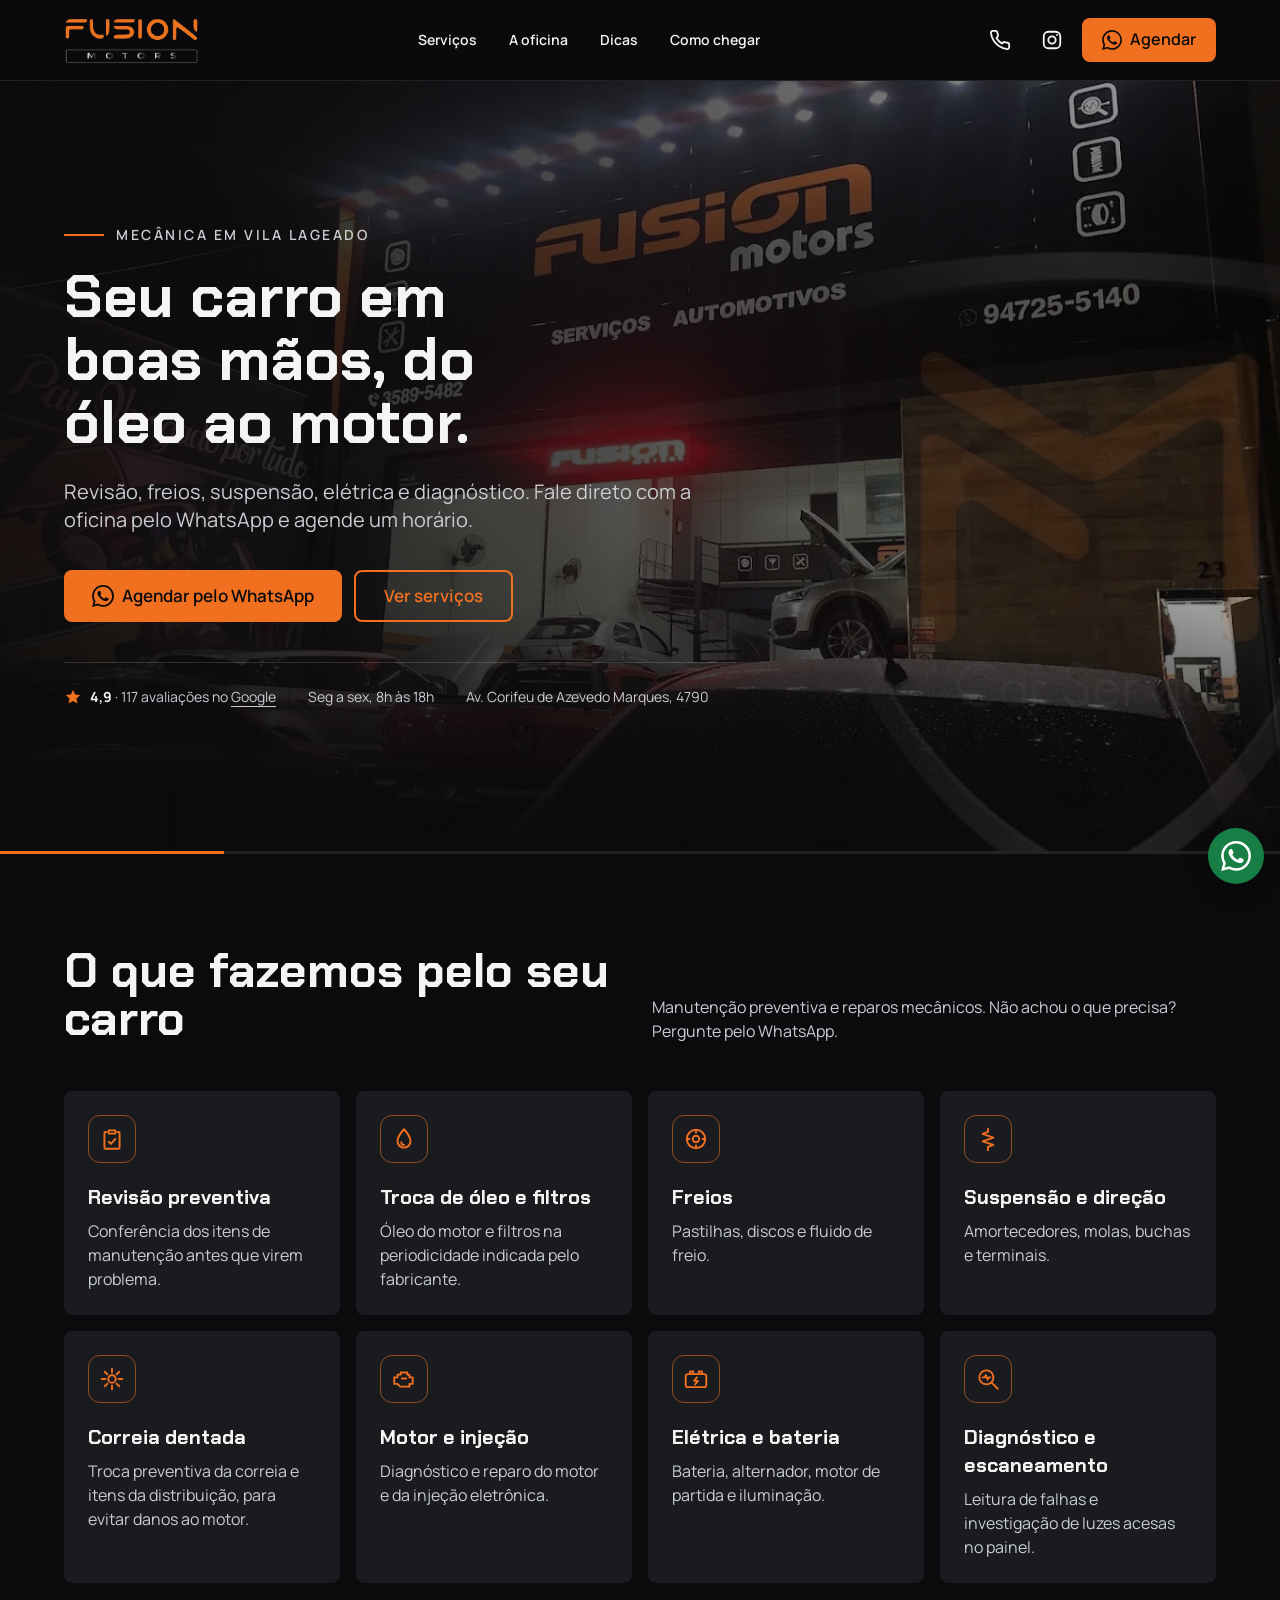
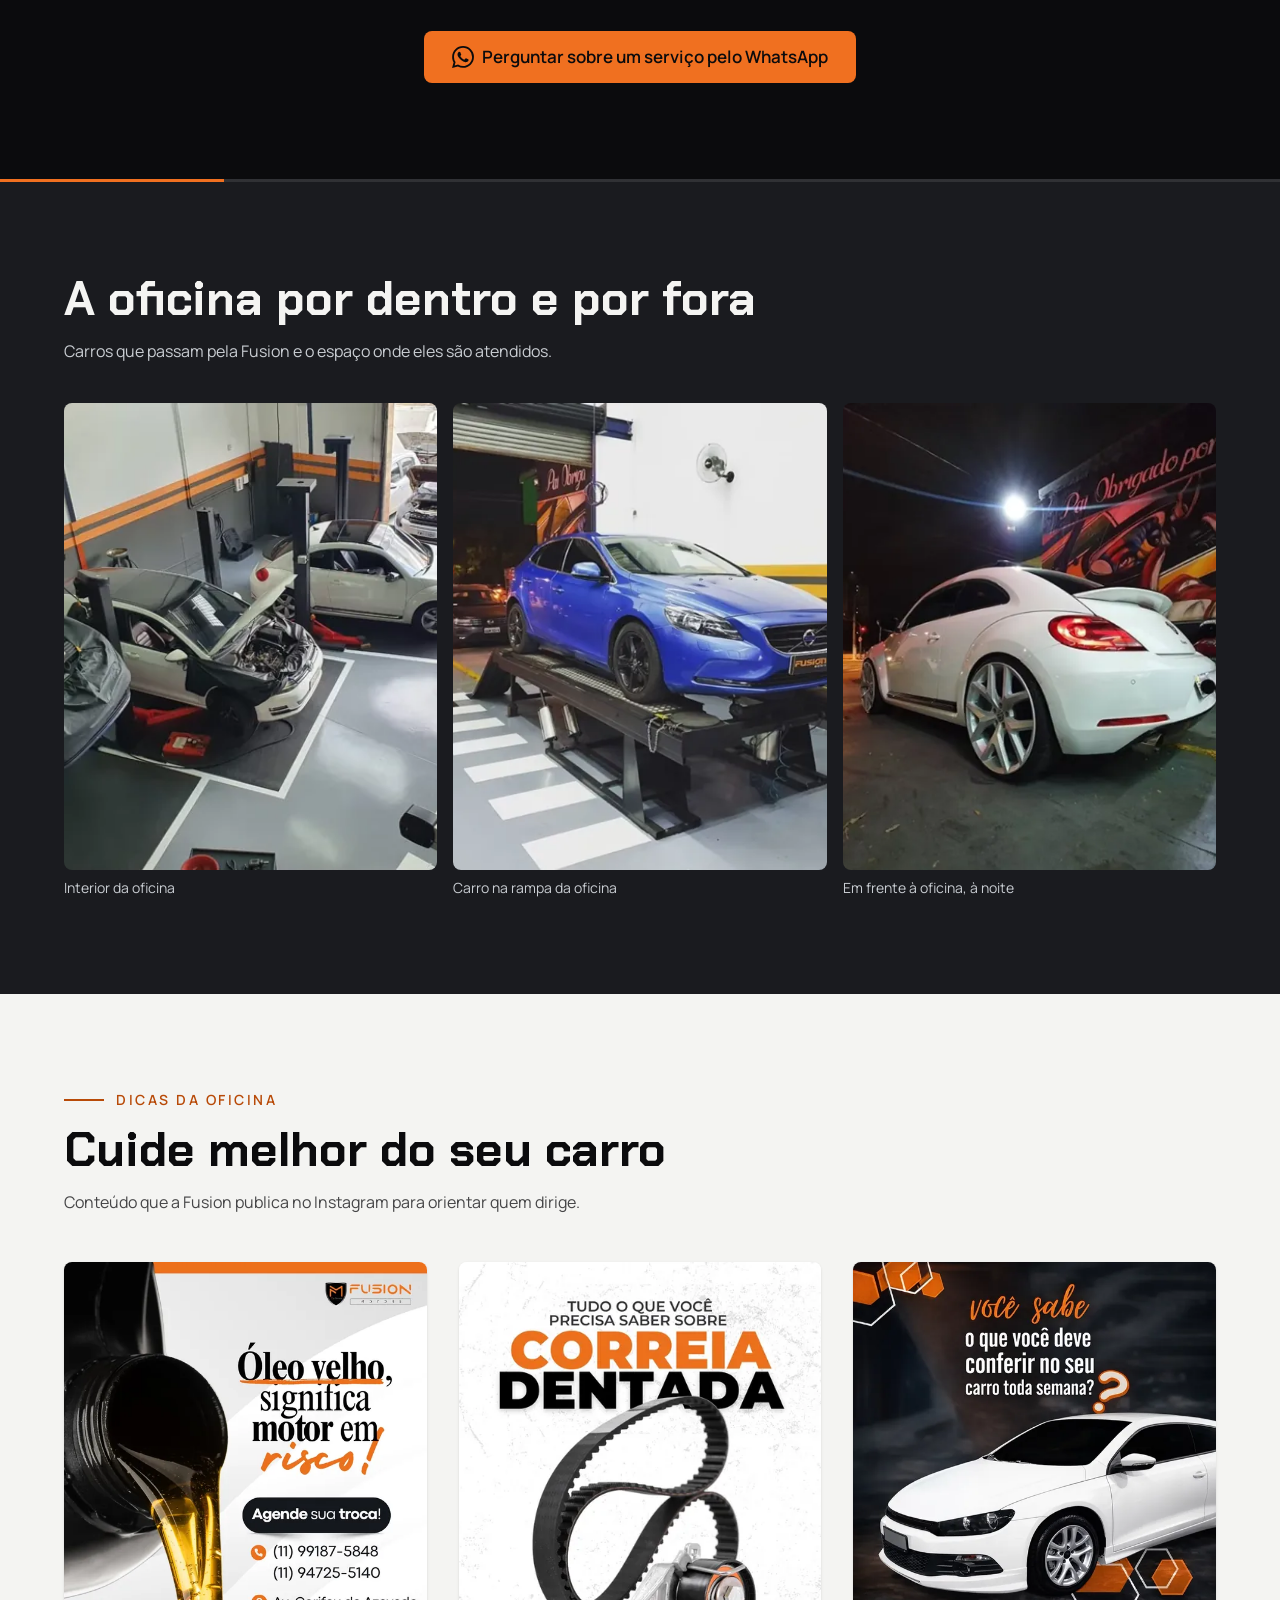
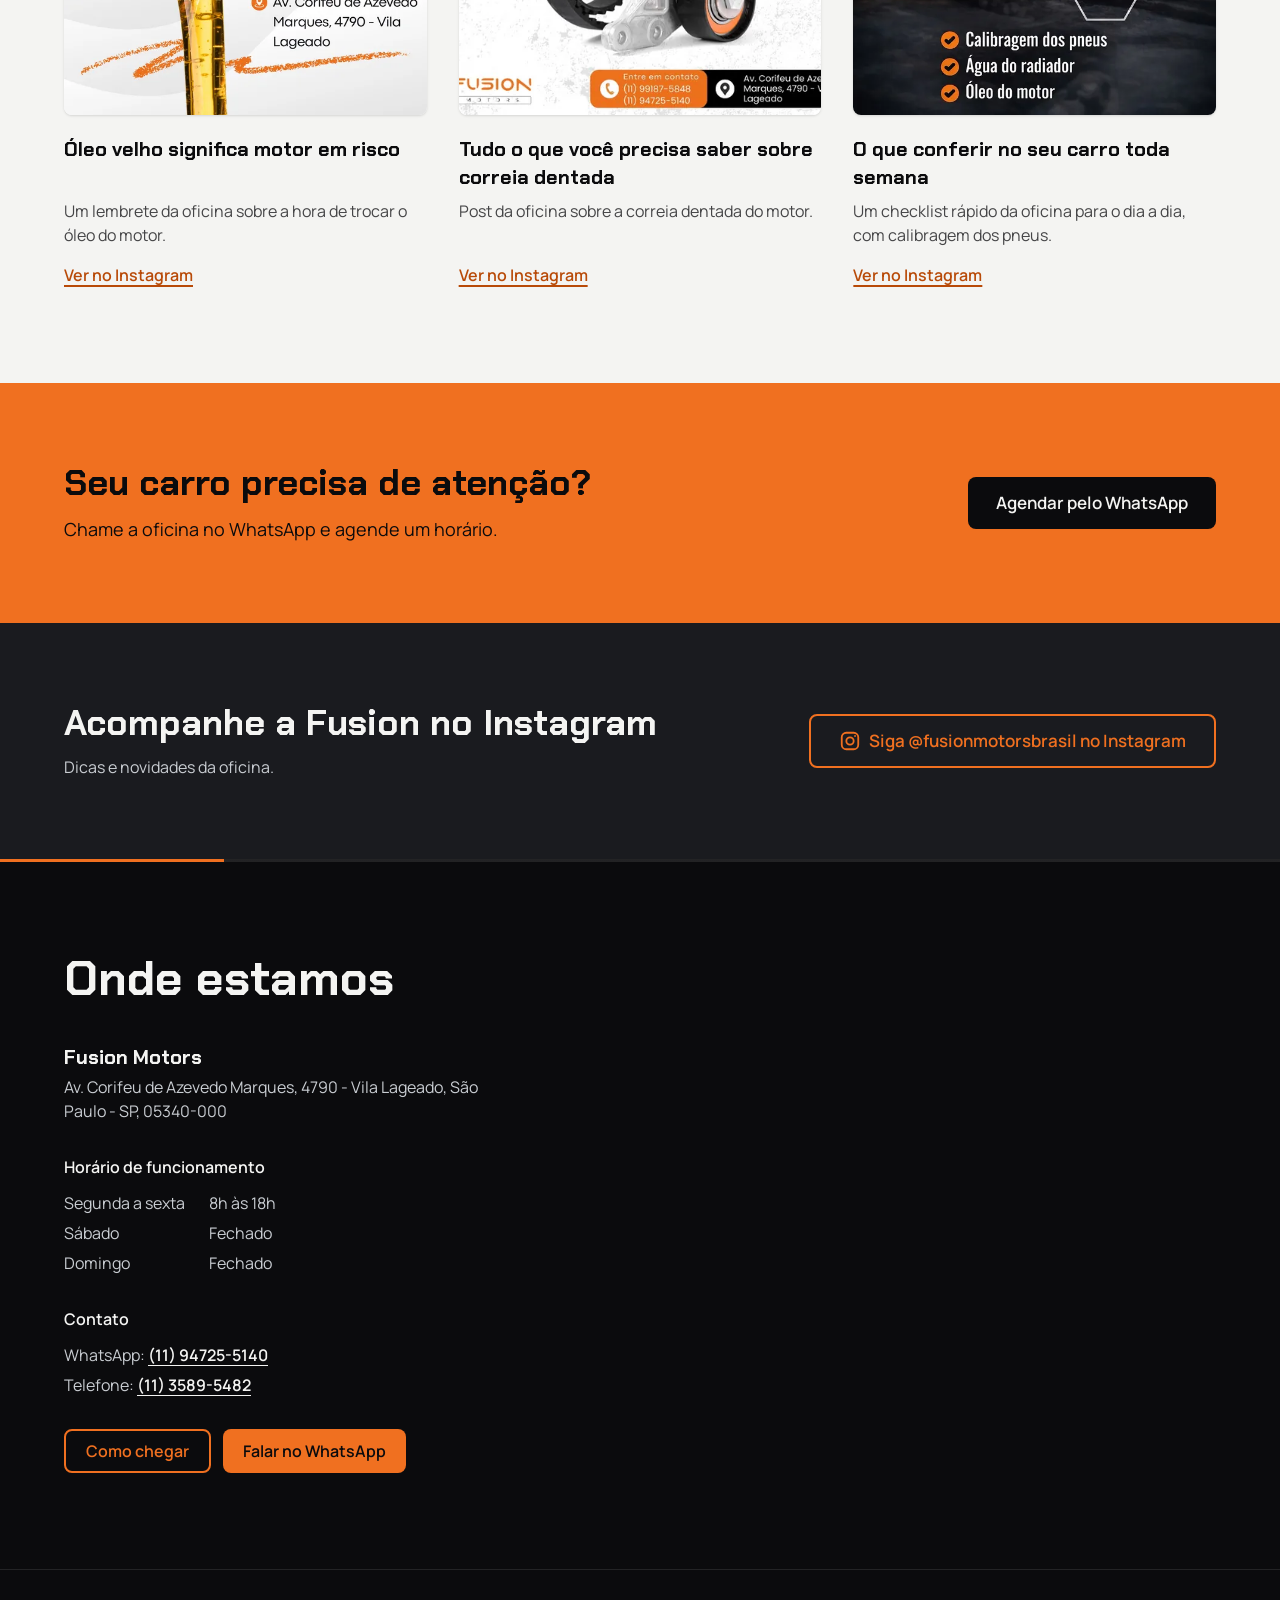
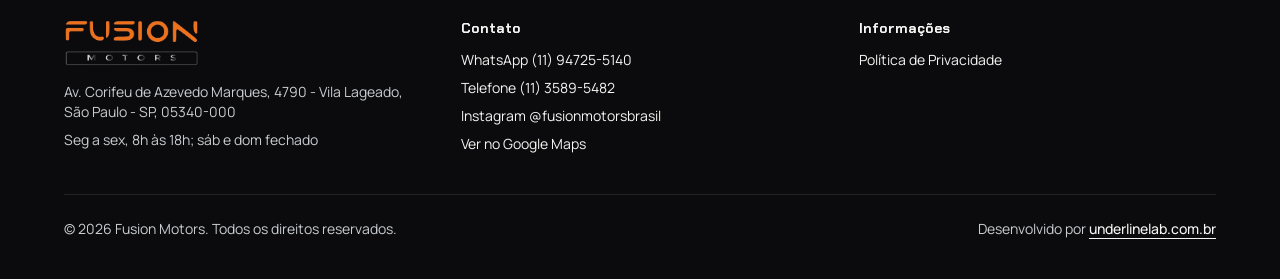
==== commit 5d91a12c: "Serviços: troca links por card por um CTA único de WhatsApp" ====
--- a/index.html
+++ b/index.html
@@ -34,8 +34,8 @@
     @font-face { font-family: "Manrope"; font-weight: 400 800; font-style: normal; font-display: swap; src: url("assets/fonts/manrope-variavel.woff2") format("woff2"); }
   </style>
 
-  <link rel="stylesheet" href="assets/css/styles.css?v=202609242122">
-  <script src="assets/js/main.js?v=202609242122" defer></script>
+  <link rel="stylesheet" href="assets/css/styles.css?v=202609242147">
+  <script src="assets/js/main.js?v=202609242147" defer></script>
 
   <script type="application/ld+json">
   {
@@ -163,60 +163,51 @@
         <span class="icone-quadro"><svg width="26" height="26" viewBox="0 0 24 24" fill="none" stroke="currentColor" stroke-width="1.75" stroke-linecap="round" stroke-linejoin="round" aria-hidden="true"><path d="M9 4h6v3H9zM7 5.5H6a1 1 0 0 0-1 1V20a1 1 0 0 0 1 1h12a1 1 0 0 0 1-1V6.5a1 1 0 0 0-1-1h-1"/><path d="M9 14.5l2 2 4-4.5"/></svg></span>
         <h3 class="mt-5 font-titulo text-xl font-bold">Revisão preventiva</h3>
         <p class="mt-2 grow text-texto-suave">Conferência dos itens de manutenção antes que virem problema.</p>
-        <a href="https://wa.me/5511947255140?text=Ol%C3%A1!%20Tenho%20interesse%20em%20revis%C3%A3o%20preventiva." target="_blank" rel="noopener"
-           class="mt-5 self-start font-semibold text-marca underline decoration-2 underline-offset-4 hover:text-texto" data-track="whatsapp" data-origem="servico-revisao-preventiva">Perguntar pelo WhatsApp</a>
       </li>
       <li class="flex flex-col rounded-marca bg-superficie p-6">
         <span class="icone-quadro"><svg width="26" height="26" viewBox="0 0 24 24" fill="none" stroke="currentColor" stroke-width="1.75" stroke-linecap="round" stroke-linejoin="round" aria-hidden="true"><path d="M12 3s6 6.5 6 11a6 6 0 0 1-12 0c0-4.5 6-11 6-11z"/><path d="M9.5 15a2.5 2.5 0 0 0 2.5 2.5"/></svg></span>
         <h3 class="mt-5 font-titulo text-xl font-bold">Troca de óleo e filtros</h3>
         <p class="mt-2 grow text-texto-suave">Óleo do motor e filtros na periodicidade indicada pelo fabricante.</p>
-        <a href="https://wa.me/5511947255140?text=Ol%C3%A1!%20Tenho%20interesse%20em%20troca%20de%20%C3%B3leo%20e%20filtros." target="_blank" rel="noopener"
-           class="mt-5 self-start font-semibold text-marca underline decoration-2 underline-offset-4 hover:text-texto" data-track="whatsapp" data-origem="servico-oleo-filtros">Perguntar pelo WhatsApp</a>
       </li>
       <li class="flex flex-col rounded-marca bg-superficie p-6">
         <span class="icone-quadro"><svg width="26" height="26" viewBox="0 0 24 24" fill="none" stroke="currentColor" stroke-width="1.75" stroke-linecap="round" stroke-linejoin="round" aria-hidden="true"><circle cx="12" cy="12" r="8.5"/><circle cx="12" cy="12" r="3"/><path d="M12 3.5v2.5M12 18v2.5M3.5 12H6M18 12h2.5"/></svg></span>
         <h3 class="mt-5 font-titulo text-xl font-bold">Freios</h3>
         <p class="mt-2 grow text-texto-suave">Pastilhas, discos e fluido de freio.</p>
-        <a href="https://wa.me/5511947255140?text=Ol%C3%A1!%20Tenho%20interesse%20em%20servi%C3%A7o%20de%20freios." target="_blank" rel="noopener"
-           class="mt-5 self-start font-semibold text-marca underline decoration-2 underline-offset-4 hover:text-texto" data-track="whatsapp" data-origem="servico-freios">Perguntar pelo WhatsApp</a>
       </li>
       <li class="flex flex-col rounded-marca bg-superficie p-6">
         <span class="icone-quadro"><svg width="26" height="26" viewBox="0 0 24 24" fill="none" stroke="currentColor" stroke-width="1.75" stroke-linecap="round" stroke-linejoin="round" aria-hidden="true"><path d="M12 2.5v3l-5 1.8 10 3.4-10 3.4 10 3.4-5 1.8v3"/></svg></span>
         <h3 class="mt-5 font-titulo text-xl font-bold">Suspensão e direção</h3>
         <p class="mt-2 grow text-texto-suave">Amortecedores, molas, buchas e terminais.</p>
-        <a href="https://wa.me/5511947255140?text=Ol%C3%A1!%20Tenho%20interesse%20em%20suspens%C3%A3o%20e%20dire%C3%A7%C3%A3o." target="_blank" rel="noopener"
-           class="mt-5 self-start font-semibold text-marca underline decoration-2 underline-offset-4 hover:text-texto" data-track="whatsapp" data-origem="servico-suspensao-direcao">Perguntar pelo WhatsApp</a>
       </li>
       <li class="flex flex-col rounded-marca bg-superficie p-6">
         <span class="icone-quadro"><svg width="26" height="26" viewBox="0 0 24 24" fill="none" stroke="currentColor" stroke-width="1.75" stroke-linecap="round" stroke-linejoin="round" aria-hidden="true"><circle cx="12" cy="12" r="3.5"/><path d="M12 2.5v3.5M12 18v3.5M2.5 12H6M18 12h3.5M5.3 5.3l2.5 2.5M16.2 16.2l2.5 2.5M18.7 5.3l-2.5 2.5M7.8 16.2l-2.5 2.5"/></svg></span>
         <h3 class="mt-5 font-titulo text-xl font-bold">Correia dentada</h3>
         <p class="mt-2 grow text-texto-suave">Troca preventiva da correia e itens da distribuição, para evitar danos ao motor.</p>
-        <a href="https://wa.me/5511947255140?text=Ol%C3%A1!%20Tenho%20interesse%20em%20troca%20de%20correia%20dentada." target="_blank" rel="noopener"
-           class="mt-5 self-start font-semibold text-marca underline decoration-2 underline-offset-4 hover:text-texto" data-track="whatsapp" data-origem="servico-correia-dentada">Perguntar pelo WhatsApp</a>
       </li>
       <li class="flex flex-col rounded-marca bg-superficie p-6">
         <span class="icone-quadro"><svg width="26" height="26" viewBox="0 0 24 24" fill="none" stroke="currentColor" stroke-width="1.75" stroke-linecap="round" stroke-linejoin="round" aria-hidden="true"><path d="M3 10.5h3V8h3V6h6v2h2v2.5h3v6h-3V19H8.5L6 16.5H3z"/><path d="M10 11.5h4"/></svg></span>
         <h3 class="mt-5 font-titulo text-xl font-bold">Motor e injeção</h3>
         <p class="mt-2 grow text-texto-suave">Diagnóstico e reparo do motor e da injeção eletrônica.</p>
-        <a href="https://wa.me/5511947255140?text=Ol%C3%A1!%20Tenho%20interesse%20em%20servi%C3%A7o%20de%20motor%20e%20inje%C3%A7%C3%A3o." target="_blank" rel="noopener"
-           class="mt-5 self-start font-semibold text-marca underline decoration-2 underline-offset-4 hover:text-texto" data-track="whatsapp" data-origem="servico-motor-injecao">Perguntar pelo WhatsApp</a>
       </li>
       <li class="flex flex-col rounded-marca bg-superficie p-6">
         <span class="icone-quadro"><svg width="26" height="26" viewBox="0 0 24 24" fill="none" stroke="currentColor" stroke-width="1.75" stroke-linecap="round" stroke-linejoin="round" aria-hidden="true"><rect x="2.5" y="7.5" width="19" height="12" rx="2"/><path d="M6.5 7.5v-2.5h3v2.5M14.5 7.5v-2.5h3v2.5"/><path d="M12.8 10.5l-2.6 3.2h3.6l-2.6 3.3"/></svg></span>
         <h3 class="mt-5 font-titulo text-xl font-bold">Elétrica e bateria</h3>
         <p class="mt-2 grow text-texto-suave">Bateria, alternador, motor de partida e iluminação.</p>
-        <a href="https://wa.me/5511947255140?text=Ol%C3%A1!%20Tenho%20interesse%20em%20el%C3%A9trica%20e%20bateria." target="_blank" rel="noopener"
-           class="mt-5 self-start font-semibold text-marca underline decoration-2 underline-offset-4 hover:text-texto" data-track="whatsapp" data-origem="servico-eletrica-bateria">Perguntar pelo WhatsApp</a>
       </li>
       <li class="flex flex-col rounded-marca bg-superficie p-6">
         <span class="icone-quadro"><svg width="26" height="26" viewBox="0 0 24 24" fill="none" stroke="currentColor" stroke-width="1.75" stroke-linecap="round" stroke-linejoin="round" aria-hidden="true"><circle cx="10.5" cy="10.5" r="6.5"/><path d="M21 21l-5.4-5.4"/><path d="M7 10.5h2l1-2 1.6 4 1-2h1.4"/></svg></span>
         <h3 class="mt-5 font-titulo text-xl font-bold">Diagnóstico e escaneamento</h3>
         <p class="mt-2 grow text-texto-suave">Leitura de falhas e investigação de luzes acesas no painel.</p>
-        <a href="https://wa.me/5511947255140?text=Ol%C3%A1!%20Tenho%20interesse%20em%20diagn%C3%B3stico%20e%20escaneamento." target="_blank" rel="noopener"
-           class="mt-5 self-start font-semibold text-marca underline decoration-2 underline-offset-4 hover:text-texto" data-track="whatsapp" data-origem="servico-diagnostico">Perguntar pelo WhatsApp</a>
       </li>
     </ul>
-  </div>
+
+    <div class="mt-12 flex flex-col items-center gap-3 text-center">
+      <a href="https://wa.me/5511947255140?text=Ol%C3%A1!%20Vi%20o%20site%20e%20gostaria%20de%20agendar%20um%20hor%C3%A1rio." target="_blank" rel="noopener"
+         class="btn btn-marca btn-lg" data-track="whatsapp" data-origem="servico-geral">
+        <svg width="22" height="22" viewBox="0 0 24 24" fill="currentColor" aria-hidden="true"><path d="M17.472 14.382c-.297-.149-1.758-.867-2.03-.967-.273-.099-.471-.148-.67.15-.197.297-.767.966-.94 1.164-.173.199-.347.223-.644.075-.297-.15-1.255-.463-2.39-1.475-.883-.788-1.48-1.761-1.653-2.059-.173-.297-.018-.458.13-.606.134-.133.298-.347.446-.52.149-.174.198-.298.298-.497.099-.198.05-.371-.025-.52-.075-.149-.669-1.612-.916-2.207-.242-.579-.487-.5-.669-.51-.173-.008-.371-.01-.57-.01-.198 0-.52.074-.792.372-.272.297-1.04 1.016-1.04 2.479 0 1.462 1.065 2.875 1.213 3.074.149.198 2.096 3.2 5.077 4.487.709.306 1.262.489 1.694.625.712.227 1.36.195 1.871.118.571-.085 1.758-.719 2.006-1.413.248-.694.248-1.289.173-1.413-.074-.124-.272-.198-.57-.347m-5.421 7.403h-.004a9.87 9.87 0 0 1-5.031-1.378l-.361-.214-3.741.982.998-3.648-.235-.374a9.86 9.86 0 0 1-1.51-5.26c.001-5.45 4.436-9.884 9.888-9.884 2.64 0 5.122 1.03 6.988 2.898a9.825 9.825 0 0 1 2.893 6.994c-.003 5.45-4.437 9.884-9.885 9.884m8.413-18.297A11.815 11.815 0 0 0 12.05 0C5.495 0 .16 5.335.157 11.892c0 2.096.547 4.142 1.588 5.945L.057 24l6.305-1.654a11.882 11.882 0 0 0 5.683 1.448h.005c6.554 0 11.89-5.335 11.893-11.893a11.821 11.821 0 0 0-3.48-8.413Z"/></svg>
+        Perguntar sobre um serviço pelo WhatsApp
+      </a>
+    </div>  </div>
 </section>
 <!-- /SECTION: servicos -->
 
--- a/assets/css/styles.css
+++ b/assets/css/styles.css
@@ -1,2 +1,2 @@
 /*! tailwindcss v4.3.3 | MIT License | https://tailwindcss.com */
-@layer properties{@supports (((-webkit-hyphens:none)) and (not (margin-trim:inline))) or ((-moz-orient:inline) and (not (color:rgb(from red r g b)))){*,:before,:after,::backdrop{--tw-rotate-x:initial;--tw-rotate-y:initial;--tw-rotate-z:initial;--tw-skew-x:initial;--tw-skew-y:initial;--tw-space-y-reverse:0;--tw-border-style:solid;--tw-leading:initial;--tw-font-weight:initial;--tw-tracking:initial;--tw-shadow:0 0 #0000;--tw-shadow-color:initial;--tw-shadow-alpha:100%;--tw-inset-shadow:0 0 #0000;--tw-inset-shadow-color:initial;--tw-inset-shadow-alpha:100%;--tw-ring-color:initial;--tw-ring-shadow:0 0 #0000;--tw-inset-ring-color:initial;--tw-inset-ring-shadow:0 0 #0000;--tw-ring-inset:initial;--tw-ring-offset-width:0px;--tw-ring-offset-color:#fff;--tw-ring-offset-shadow:0 0 #0000;--tw-backdrop-blur:initial;--tw-backdrop-brightness:initial;--tw-backdrop-contrast:initial;--tw-backdrop-grayscale:initial;--tw-backdrop-hue-rotate:initial;--tw-backdrop-invert:initial;--tw-backdrop-opacity:initial;--tw-backdrop-saturate:initial;--tw-backdrop-sepia:initial}}}@layer theme{:root,:host{--font-sans:-apple-system, BlinkMacSystemFont, "Segoe UI", Roboto, "Helvetica Neue", "Noto Sans", Arial, sans-serif, "Apple Color Emoji", "Segoe UI Emoji", "Segoe UI Symbol", "Noto Color Emoji";--font-mono:ui-monospace, SFMono-Regular, Menlo, Monaco, Consolas, "Liberation Mono", "Courier New", monospace;--color-white:#fff;--spacing:.25rem;--container-xl:36rem;--container-2xl:42rem;--container-3xl:48rem;--text-sm:.875rem;--text-sm--line-height:calc(1.25 / .875);--text-lg:1.125rem;--text-lg--line-height:calc(1.75 / 1.125);--text-xl:1.25rem;--text-xl--line-height:calc(1.75 / 1.25);--text-3xl:1.875rem;--text-3xl--line-height:calc(2.25 / 1.875);--text-4xl:2.25rem;--text-4xl--line-height:calc(2.5 / 2.25);--text-5xl:3rem;--text-5xl--line-height:1;--text-6xl:3.75rem;--text-6xl--line-height:1;--font-weight-medium:500;--font-weight-semibold:600;--font-weight-bold:700;--leading-relaxed:1.625;--default-font-family:var(--font-sans);--default-mono-font-family:var(--font-mono);--color-marca:#f07020;--color-marca-escura:#b84a08;--color-acento:#c9cdd2;--color-fundo:#0b0b0d;--color-superficie:#1a1b1f;--color-texto:#f4f4f2;--color-texto-suave:#c9cdd2;--color-sobre-marca:#0b0b0d;--color-nevoa:#f4f4f2;--color-whatsapp:#177e45;--color-whatsapp-escuro:#0f6334;--font-titulo:"Chakra Petch", ui-sans-serif, system-ui, sans-serif;--font-corpo:"Manrope", ui-sans-serif, system-ui, -apple-system, "Segoe UI", Roboto, sans-serif;--radius-marca:.5rem}}@layer base{*,:after,:before,::backdrop{box-sizing:border-box;border:0 solid;margin:0;padding:0}::file-selector-button{box-sizing:border-box;border:0 solid;margin:0;padding:0}html,:host{-webkit-text-size-adjust:100%;tab-size:4;line-height:1.5;font-family:var(--default-font-family,-apple-system, BlinkMacSystemFont, "Segoe UI", Roboto, "Helvetica Neue", "Noto Sans", Arial, sans-serif, "Apple Color Emoji", "Segoe UI Emoji", "Segoe UI Symbol", "Noto Color Emoji");font-feature-settings:var(--default-font-feature-settings,normal);font-variation-settings:var(--default-font-variation-settings,normal);-webkit-tap-highlight-color:transparent}hr{height:0;color:inherit;border-top-width:1px}abbr:where([title]){-webkit-text-decoration:underline dotted;text-decoration:underline dotted}h1,h2,h3,h4,h5,h6{font-size:inherit;font-weight:inherit}a{color:inherit;-webkit-text-decoration:inherit;-webkit-text-decoration:inherit;-webkit-text-decoration:inherit;text-decoration:inherit}b,strong{font-weight:bolder}code,kbd,samp,pre{font-family:var(--default-mono-font-family,ui-monospace, SFMono-Regular, Menlo, Monaco, Consolas, "Liberation Mono", "Courier New", monospace);font-feature-settings:var(--default-mono-font-feature-settings,normal);font-variation-settings:var(--default-mono-font-variation-settings,normal);font-size:1em}small{font-size:80%}sub,sup{vertical-align:baseline;font-size:75%;line-height:0;position:relative}sub{bottom:-.25em}sup{top:-.5em}table{text-indent:0;border-color:inherit;border-collapse:collapse}:-moz-focusring:where(:not(iframe)){outline:auto}progress{vertical-align:baseline}summary{display:list-item}ol,ul,menu{list-style:none}img,svg,video,canvas,audio,iframe,embed,object{vertical-align:middle;display:block}img,video{max-width:100%;height:auto}button,input,select,optgroup,textarea{font:inherit;font-feature-settings:inherit;font-variation-settings:inherit;letter-spacing:inherit;color:inherit;opacity:1;background-color:#0000;border-radius:0}::file-selector-button{font:inherit;font-feature-settings:inherit;font-variation-settings:inherit;letter-spacing:inherit;color:inherit;opacity:1;background-color:#0000;border-radius:0}:where(select:is([multiple],[size])) optgroup{font-weight:bolder}:where(select:is([multiple],[size])) optgroup option{padding-inline-start:20px}::file-selector-button{margin-inline-end:4px}::placeholder{opacity:1}@supports (not ((-webkit-appearance:-apple-pay-button))) or (contain-intrinsic-size:1px){::placeholder{color:currentColor}@supports (color:color-mix(in lab, red, red)){::placeholder{color:color-mix(in oklab, currentcolor 50%, transparent)}}}textarea{resize:vertical}::-webkit-search-decoration{-webkit-appearance:none}::-webkit-date-and-time-value{min-height:1lh;text-align:inherit}::-webkit-datetime-edit{display:inline-flex}::-webkit-datetime-edit-fields-wrapper{padding:0}::-webkit-datetime-edit{padding-block:0}::-webkit-datetime-edit-year-field{padding-block:0}::-webkit-datetime-edit-month-field{padding-block:0}::-webkit-datetime-edit-day-field{padding-block:0}::-webkit-datetime-edit-hour-field{padding-block:0}::-webkit-datetime-edit-minute-field{padding-block:0}::-webkit-datetime-edit-second-field{padding-block:0}::-webkit-datetime-edit-millisecond-field{padding-block:0}::-webkit-datetime-edit-meridiem-field{padding-block:0}::-webkit-calendar-picker-indicator{line-height:1}:-moz-ui-invalid{box-shadow:none}button,input:where([type=button],[type=reset],[type=submit]){appearance:button}::file-selector-button{appearance:button}::-webkit-inner-spin-button{height:auto}::-webkit-outer-spin-button{height:auto}[hidden]:where(:not([hidden=until-found])){display:none!important}html{scroll-behavior:smooth}[id]{scroll-margin-top:6rem}:focus-visible{outline:3px solid var(--color-marca);outline-offset:3px}@media (prefers-reduced-motion:reduce){html{scroll-behavior:auto}*,:before,:after{transition-duration:.01ms!important;animation-duration:.01ms!important}}}@layer components{.container-lp{width:min(100% - 2rem,72rem);margin-inline:auto}.btn{border-radius:var(--radius-marca);justify-content:center;align-items:center;gap:.5rem;min-height:2.75rem;padding:.625rem 1.25rem;font-weight:600;line-height:1.2;text-decoration:none;transition:background-color .15s,color .15s,border-color .15s;display:inline-flex}.btn-lg{min-height:3.25rem;padding:.875rem 1.75rem;font-size:1.0625rem}.btn-marca{background:var(--color-marca);color:var(--color-sobre-marca)}.btn-marca:hover{background:var(--color-marca-escura)}.btn-whatsapp{background:var(--color-whatsapp);color:#fff}.btn-whatsapp:hover{background:var(--color-whatsapp-escuro)}.btn-contorno{color:var(--color-marca);border:2px solid}.btn-contorno:hover{background:var(--color-superficie)}.btn-claro{color:var(--color-marca-escura);background:#fff}.btn-claro:hover{background:var(--color-superficie)}.icone-btn{width:2.75rem;height:2.75rem;color:var(--color-texto);border-radius:9999px;justify-content:center;align-items:center;display:inline-flex}.icone-btn:hover{background:var(--color-superficie)}.btn-escuro{background:var(--color-fundo);color:var(--color-texto)}.btn-escuro:hover{background:var(--color-superficie)}.icone-quadro{width:3rem;height:3rem;color:var(--color-marca);border:1.5px solid #f070208c;border-radius:.75rem;justify-content:center;align-items:center;display:inline-flex}.secao-filete{position:relative}.secao-filete:before{content:"";background:linear-gradient(90deg, var(--color-marca) 0 min(22%, 14rem), #f4f4f21a min(22%, 14rem) 100%);height:3px;position:absolute;top:0;left:0;right:0}.hero{isolation:isolate;background:var(--color-fundo);position:relative;overflow:hidden}.hero-foto{z-index:-3;object-fit:cover;object-position:62% 40%;width:100%;height:100%;position:absolute;inset:0}.hero:before{content:"";z-index:-2;background:linear-gradient(90deg, #0b0b0df0 0%, #0b0b0db8 48%, #0b0b0d59 100%), linear-gradient(0deg, var(--color-fundo) 0%, transparent 32%);position:absolute;inset:0}.hero-escudo{z-index:-1;opacity:.1;pointer-events:none;-webkit-user-select:none;user-select:none;width:min(38rem,90vw);height:auto;position:absolute;bottom:-5rem;right:-6rem}@media (max-width:767px){.hero:before{background:linear-gradient(#0b0b0dc7 0%,#0b0b0de6 100%)}}.wa-flutuante{right:1rem;bottom:calc(1rem + env(safe-area-inset-bottom));z-index:50;background:var(--color-whatsapp);color:#fff;border-radius:9999px;justify-content:center;align-items:center;width:3.5rem;height:3.5rem;display:inline-flex;position:fixed;box-shadow:0 6px 20px #00000040}.wa-flutuante:hover{background:var(--color-whatsapp-escuro)}.consentimento{z-index:60;padding:1rem 0 calc(1rem + env(safe-area-inset-bottom));background:var(--color-fundo);inset-inline:0;border-top:1px solid #f4f4f224;position:fixed;bottom:0;box-shadow:0 -8px 24px #00000080}body.consentimento-aberto .wa-flutuante{display:none}}@layer utilities{.sr-only{clip-path:inset(50%);white-space:nowrap;border-width:0;width:1px;height:1px;margin:-1px;padding:0;position:absolute;overflow:hidden}.sticky{position:sticky}.top-0{top:0}.z-40{z-index:40}.mt-1{margin-top:var(--spacing)}.mt-2{margin-top:calc(var(--spacing) * 2)}.mt-3{margin-top:calc(var(--spacing) * 3)}.mt-4{margin-top:calc(var(--spacing) * 4)}.mt-5{margin-top:calc(var(--spacing) * 5)}.mt-6{margin-top:calc(var(--spacing) * 6)}.mt-8{margin-top:calc(var(--spacing) * 8)}.mt-9{margin-top:calc(var(--spacing) * 9)}.mt-10{margin-top:calc(var(--spacing) * 10)}.mt-12{margin-top:calc(var(--spacing) * 12)}.block{display:block}.flex{display:flex}.grid{display:grid}.hidden{display:none}.aspect-\[4\/5\]{aspect-ratio:4/5}.h-0\.5{height:calc(var(--spacing) * .5)}.h-10{height:calc(var(--spacing) * 10)}.h-12{height:calc(var(--spacing) * 12)}.h-16{height:calc(var(--spacing) * 16)}.h-80{height:calc(var(--spacing) * 80)}.h-full{height:100%}.min-h-svh{min-height:100svh}.w-10{width:calc(var(--spacing) * 10)}.w-auto{width:auto}.w-full{width:100%}.max-w-2xl{max-width:var(--container-2xl)}.max-w-3xl{max-width:var(--container-3xl)}.max-w-prose{max-width:65ch}.max-w-xl{max-width:var(--container-xl)}.shrink-0{flex-shrink:0}.grow{flex-grow:1}.transform{transform:var(--tw-rotate-x,) var(--tw-rotate-y,) var(--tw-rotate-z,) var(--tw-skew-x,) var(--tw-skew-y,)}.grid-cols-\[auto_1fr\]{grid-template-columns:auto 1fr}.flex-col{flex-direction:column}.flex-wrap{flex-wrap:wrap}.items-center{align-items:center}.items-start{align-items:flex-start}.items-stretch{align-items:stretch}.justify-between{justify-content:space-between}.justify-center{justify-content:center}.gap-1{gap:var(--spacing)}.gap-2{gap:calc(var(--spacing) * 2)}.gap-3{gap:calc(var(--spacing) * 3)}.gap-4{gap:calc(var(--spacing) * 4)}.gap-6{gap:calc(var(--spacing) * 6)}.gap-8{gap:calc(var(--spacing) * 8)}.gap-10{gap:calc(var(--spacing) * 10)}:where(.space-y-1\.5>:not(:last-child)){--tw-space-y-reverse:0;margin-block-start:calc(calc(var(--spacing) * 1.5) * var(--tw-space-y-reverse));margin-block-end:calc(calc(var(--spacing) * 1.5) * calc(1 - var(--tw-space-y-reverse)))}:where(.space-y-2>:not(:last-child)){--tw-space-y-reverse:0;margin-block-start:calc(calc(var(--spacing) * 2) * var(--tw-space-y-reverse));margin-block-end:calc(calc(var(--spacing) * 2) * calc(1 - var(--tw-space-y-reverse)))}:where(.space-y-8>:not(:last-child)){--tw-space-y-reverse:0;margin-block-start:calc(calc(var(--spacing) * 8) * var(--tw-space-y-reverse));margin-block-end:calc(calc(var(--spacing) * 8) * calc(1 - var(--tw-space-y-reverse)))}.gap-x-6{column-gap:calc(var(--spacing) * 6)}.gap-x-8{column-gap:calc(var(--spacing) * 8)}.gap-y-1\.5{row-gap:calc(var(--spacing) * 1.5)}.gap-y-3{row-gap:calc(var(--spacing) * 3)}.self-start{align-self:flex-start}.overflow-hidden{overflow:hidden}.rounded-marca{border-radius:var(--radius-marca)}.border-0{border-style:var(--tw-border-style);border-width:0}.border-t{border-top-style:var(--tw-border-style);border-top-width:1px}.border-b{border-bottom-style:var(--tw-border-style);border-bottom-width:1px}.border-texto\/10{border-color:#f4f4f21a}@supports (color:color-mix(in lab, red, red)){.border-texto\/10{border-color:color-mix(in oklab, var(--color-texto) 10%, transparent)}}.border-texto\/15{border-color:#f4f4f226}@supports (color:color-mix(in lab, red, red)){.border-texto\/15{border-color:color-mix(in oklab, var(--color-texto) 15%, transparent)}}.bg-fundo{background-color:var(--color-fundo)}.bg-fundo\/95{background-color:#0b0b0df2}@supports (color:color-mix(in lab, red, red)){.bg-fundo\/95{background-color:color-mix(in oklab, var(--color-fundo) 95%, transparent)}}.bg-marca{background-color:var(--color-marca)}.bg-marca-escura{background-color:var(--color-marca-escura)}.bg-nevoa{background-color:var(--color-nevoa)}.bg-superficie{background-color:var(--color-superficie)}.bg-white{background-color:var(--color-white)}.object-cover{object-fit:cover}.p-6{padding:calc(var(--spacing) * 6)}.py-6{padding-block:calc(var(--spacing) * 6)}.py-12{padding-block:calc(var(--spacing) * 12)}.py-14{padding-block:calc(var(--spacing) * 14)}.py-16{padding-block:calc(var(--spacing) * 16)}.py-20{padding-block:calc(var(--spacing) * 20)}.pt-6{padding-top:calc(var(--spacing) * 6)}.pt-12{padding-top:calc(var(--spacing) * 12)}.pb-28{padding-bottom:calc(var(--spacing) * 28)}.font-corpo{font-family:var(--font-corpo)}.font-titulo{font-family:var(--font-titulo)}.text-3xl{font-size:var(--text-3xl);line-height:var(--tw-leading,var(--text-3xl--line-height))}.text-4xl{font-size:var(--text-4xl);line-height:var(--tw-leading,var(--text-4xl--line-height))}.text-lg{font-size:var(--text-lg);line-height:var(--tw-leading,var(--text-lg--line-height))}.text-sm{font-size:var(--text-sm);line-height:var(--tw-leading,var(--text-sm--line-height))}.text-xl{font-size:var(--text-xl);line-height:var(--tw-leading,var(--text-xl--line-height))}.leading-\[1\.05\]{--tw-leading:1.05;line-height:1.05}.leading-relaxed{--tw-leading:var(--leading-relaxed);line-height:var(--leading-relaxed)}.font-bold{--tw-font-weight:var(--font-weight-bold);font-weight:var(--font-weight-bold)}.font-medium{--tw-font-weight:var(--font-weight-medium);font-weight:var(--font-weight-medium)}.font-semibold{--tw-font-weight:var(--font-weight-semibold);font-weight:var(--font-weight-semibold)}.tracking-\[0\.18em\]{--tw-tracking:.18em;letter-spacing:.18em}.text-balance{text-wrap:balance}.text-acento{color:var(--color-acento)}.text-fundo{color:var(--color-fundo)}.text-fundo\/75{color:#0b0b0dbf}@supports (color:color-mix(in lab, red, red)){.text-fundo\/75{color:color-mix(in oklab, var(--color-fundo) 75%, transparent)}}.text-marca{color:var(--color-marca)}.text-marca-escura{color:var(--color-marca-escura)}.text-sobre-marca{color:var(--color-sobre-marca)}.text-texto{color:var(--color-texto)}.text-texto-suave{color:var(--color-texto-suave)}.uppercase{text-transform:uppercase}.not-italic{font-style:normal}.underline{text-decoration-line:underline}.decoration-2{text-decoration-thickness:2px}.underline-offset-4{text-underline-offset:4px}.antialiased{-webkit-font-smoothing:antialiased;-moz-osx-font-smoothing:grayscale}.shadow-sm{--tw-shadow:0 1px 3px 0 var(--tw-shadow-color,#0000001a), 0 1px 2px -1px var(--tw-shadow-color,#0000001a);box-shadow:var(--tw-inset-shadow), var(--tw-inset-ring-shadow), var(--tw-ring-offset-shadow), var(--tw-ring-shadow), var(--tw-shadow)}.backdrop-blur{--tw-backdrop-blur:blur(8px);-webkit-backdrop-filter:var(--tw-backdrop-blur,) var(--tw-backdrop-brightness,) var(--tw-backdrop-contrast,) var(--tw-backdrop-grayscale,) var(--tw-backdrop-hue-rotate,) var(--tw-backdrop-invert,) var(--tw-backdrop-opacity,) var(--tw-backdrop-saturate,) var(--tw-backdrop-sepia,);backdrop-filter:var(--tw-backdrop-blur,) var(--tw-backdrop-brightness,) var(--tw-backdrop-contrast,) var(--tw-backdrop-grayscale,) var(--tw-backdrop-hue-rotate,) var(--tw-backdrop-invert,) var(--tw-backdrop-opacity,) var(--tw-backdrop-saturate,) var(--tw-backdrop-sepia,)}@media (hover:hover){.hover\:text-fundo:hover{color:var(--color-fundo)}.hover\:text-marca:hover{color:var(--color-marca)}.hover\:text-texto:hover{color:var(--color-texto)}}.focus\:not-sr-only:focus{clip-path:none;white-space:normal;width:auto;height:auto;margin:0;padding:0;position:static;overflow:visible}.focus\:fixed:focus{position:fixed}.focus\:top-2:focus{top:calc(var(--spacing) * 2)}.focus\:left-2:focus{left:calc(var(--spacing) * 2)}.focus\:z-\[70\]:focus{z-index:70}.focus\:rounded-marca:focus{border-radius:var(--radius-marca)}.focus\:bg-fundo:focus{background-color:var(--color-fundo)}.focus\:px-4:focus{padding-inline:calc(var(--spacing) * 4)}.focus\:py-2:focus{padding-block:calc(var(--spacing) * 2)}@media (min-width:40rem){.sm\:inline{display:inline}.sm\:grid-cols-2{grid-template-columns:repeat(2,minmax(0,1fr))}.sm\:grid-cols-3{grid-template-columns:repeat(3,minmax(0,1fr))}.sm\:gap-2{gap:calc(var(--spacing) * 2)}}@media (min-width:48rem){.md\:h-12{height:calc(var(--spacing) * 12)}.md\:h-20{height:calc(var(--spacing) * 20)}.md\:min-h-14{min-height:calc(var(--spacing) * 14)}.md\:grid-cols-3{grid-template-columns:repeat(3,minmax(0,1fr))}.md\:flex-row{flex-direction:row}.md\:items-center{align-items:center}.md\:justify-between{justify-content:space-between}.md\:py-16{padding-block:calc(var(--spacing) * 16)}.md\:py-20{padding-block:calc(var(--spacing) * 20)}.md\:py-24{padding-block:calc(var(--spacing) * 24)}.md\:py-28{padding-block:calc(var(--spacing) * 28)}.md\:pb-10{padding-bottom:calc(var(--spacing) * 10)}.md\:text-4xl{font-size:var(--text-4xl);line-height:var(--tw-leading,var(--text-4xl--line-height))}.md\:text-5xl{font-size:var(--text-5xl);line-height:var(--tw-leading,var(--text-5xl--line-height))}.md\:text-6xl{font-size:var(--text-6xl);line-height:var(--tw-leading,var(--text-6xl--line-height))}.md\:text-xl{font-size:var(--text-xl);line-height:var(--tw-leading,var(--text-xl--line-height))}}@media (min-width:64rem){.lg\:col-span-2{grid-column:span 2/span 2}.lg\:col-span-3{grid-column:span 3/span 3}.lg\:block{display:block}.lg\:h-full{height:100%}.lg\:min-h-96{min-height:calc(var(--spacing) * 96)}.lg\:grid-cols-2{grid-template-columns:repeat(2,minmax(0,1fr))}.lg\:grid-cols-4{grid-template-columns:repeat(4,minmax(0,1fr))}.lg\:grid-cols-5{grid-template-columns:repeat(5,minmax(0,1fr))}.lg\:items-end{align-items:flex-end}.lg\:justify-self-end{justify-self:flex-end}.lg\:py-36{padding-block:calc(var(--spacing) * 36)}}.\[\&_h2\]\:text-xl h2{font-size:var(--text-xl);line-height:var(--tw-leading,var(--text-xl--line-height))}.\[\&_h2\]\:font-semibold h2{--tw-font-weight:var(--font-weight-semibold);font-weight:var(--font-weight-semibold)}.\[\&_p\]\:mt-3 p,.\[\&_ul\]\:mt-3 ul{margin-top:calc(var(--spacing) * 3)}.\[\&_ul\]\:list-disc ul{list-style-type:disc}.\[\&_ul\]\:pl-6 ul{padding-left:calc(var(--spacing) * 6)}}@property --tw-rotate-x{syntax:"*";inherits:false}@property --tw-rotate-y{syntax:"*";inherits:false}@property --tw-rotate-z{syntax:"*";inherits:false}@property --tw-skew-x{syntax:"*";inherits:false}@property --tw-skew-y{syntax:"*";inherits:false}@property --tw-space-y-reverse{syntax:"*";inherits:false;initial-value:0}@property --tw-border-style{syntax:"*";inherits:false;initial-value:solid}@property --tw-leading{syntax:"*";inherits:false}@property --tw-font-weight{syntax:"*";inherits:false}@property --tw-tracking{syntax:"*";inherits:false}@property --tw-shadow{syntax:"*";inherits:false;initial-value:0 0 #0000}@property --tw-shadow-color{syntax:"*";inherits:false}@property --tw-shadow-alpha{syntax:"<percentage>";inherits:false;initial-value:100%}@property --tw-inset-shadow{syntax:"*";inherits:false;initial-value:0 0 #0000}@property --tw-inset-shadow-color{syntax:"*";inherits:false}@property --tw-inset-shadow-alpha{syntax:"<percentage>";inherits:false;initial-value:100%}@property --tw-ring-color{syntax:"*";inherits:false}@property --tw-ring-shadow{syntax:"*";inherits:false;initial-value:0 0 #0000}@property --tw-inset-ring-color{syntax:"*";inherits:false}@property --tw-inset-ring-shadow{syntax:"*";inherits:false;initial-value:0 0 #0000}@property --tw-ring-inset{syntax:"*";inherits:false}@property --tw-ring-offset-width{syntax:"<length>";inherits:false;initial-value:0}@property --tw-ring-offset-color{syntax:"*";inherits:false;initial-value:#fff}@property --tw-ring-offset-shadow{syntax:"*";inherits:false;initial-value:0 0 #0000}@property --tw-backdrop-blur{syntax:"*";inherits:false}@property --tw-backdrop-brightness{syntax:"*";inherits:false}@property --tw-backdrop-contrast{syntax:"*";inherits:false}@property --tw-backdrop-grayscale{syntax:"*";inherits:false}@property --tw-backdrop-hue-rotate{syntax:"*";inherits:false}@property --tw-backdrop-invert{syntax:"*";inherits:false}@property --tw-backdrop-opacity{syntax:"*";inherits:false}@property --tw-backdrop-saturate{syntax:"*";inherits:false}@property --tw-backdrop-sepia{syntax:"*";inherits:false}+@layer properties{@supports (((-webkit-hyphens:none)) and (not (margin-trim:inline))) or ((-moz-orient:inline) and (not (color:rgb(from red r g b)))){*,:before,:after,::backdrop{--tw-rotate-x:initial;--tw-rotate-y:initial;--tw-rotate-z:initial;--tw-skew-x:initial;--tw-skew-y:initial;--tw-space-y-reverse:0;--tw-border-style:solid;--tw-leading:initial;--tw-font-weight:initial;--tw-tracking:initial;--tw-shadow:0 0 #0000;--tw-shadow-color:initial;--tw-shadow-alpha:100%;--tw-inset-shadow:0 0 #0000;--tw-inset-shadow-color:initial;--tw-inset-shadow-alpha:100%;--tw-ring-color:initial;--tw-ring-shadow:0 0 #0000;--tw-inset-ring-color:initial;--tw-inset-ring-shadow:0 0 #0000;--tw-ring-inset:initial;--tw-ring-offset-width:0px;--tw-ring-offset-color:#fff;--tw-ring-offset-shadow:0 0 #0000;--tw-backdrop-blur:initial;--tw-backdrop-brightness:initial;--tw-backdrop-contrast:initial;--tw-backdrop-grayscale:initial;--tw-backdrop-hue-rotate:initial;--tw-backdrop-invert:initial;--tw-backdrop-opacity:initial;--tw-backdrop-saturate:initial;--tw-backdrop-sepia:initial}}}@layer theme{:root,:host{--font-sans:-apple-system, BlinkMacSystemFont, "Segoe UI", Roboto, "Helvetica Neue", "Noto Sans", Arial, sans-serif, "Apple Color Emoji", "Segoe UI Emoji", "Segoe UI Symbol", "Noto Color Emoji";--font-mono:ui-monospace, SFMono-Regular, Menlo, Monaco, Consolas, "Liberation Mono", "Courier New", monospace;--color-white:#fff;--spacing:.25rem;--container-xl:36rem;--container-2xl:42rem;--container-3xl:48rem;--text-sm:.875rem;--text-sm--line-height:calc(1.25 / .875);--text-lg:1.125rem;--text-lg--line-height:calc(1.75 / 1.125);--text-xl:1.25rem;--text-xl--line-height:calc(1.75 / 1.25);--text-3xl:1.875rem;--text-3xl--line-height:calc(2.25 / 1.875);--text-4xl:2.25rem;--text-4xl--line-height:calc(2.5 / 2.25);--text-5xl:3rem;--text-5xl--line-height:1;--text-6xl:3.75rem;--text-6xl--line-height:1;--font-weight-medium:500;--font-weight-semibold:600;--font-weight-bold:700;--leading-relaxed:1.625;--default-font-family:var(--font-sans);--default-mono-font-family:var(--font-mono);--color-marca:#f07020;--color-marca-escura:#b84a08;--color-acento:#c9cdd2;--color-fundo:#0b0b0d;--color-superficie:#1a1b1f;--color-texto:#f4f4f2;--color-texto-suave:#c9cdd2;--color-sobre-marca:#0b0b0d;--color-nevoa:#f4f4f2;--color-whatsapp:#177e45;--color-whatsapp-escuro:#0f6334;--font-titulo:"Chakra Petch", ui-sans-serif, system-ui, sans-serif;--font-corpo:"Manrope", ui-sans-serif, system-ui, -apple-system, "Segoe UI", Roboto, sans-serif;--radius-marca:.5rem}}@layer base{*,:after,:before,::backdrop{box-sizing:border-box;border:0 solid;margin:0;padding:0}::file-selector-button{box-sizing:border-box;border:0 solid;margin:0;padding:0}html,:host{-webkit-text-size-adjust:100%;tab-size:4;line-height:1.5;font-family:var(--default-font-family,-apple-system, BlinkMacSystemFont, "Segoe UI", Roboto, "Helvetica Neue", "Noto Sans", Arial, sans-serif, "Apple Color Emoji", "Segoe UI Emoji", "Segoe UI Symbol", "Noto Color Emoji");font-feature-settings:var(--default-font-feature-settings,normal);font-variation-settings:var(--default-font-variation-settings,normal);-webkit-tap-highlight-color:transparent}hr{height:0;color:inherit;border-top-width:1px}abbr:where([title]){-webkit-text-decoration:underline dotted;text-decoration:underline dotted}h1,h2,h3,h4,h5,h6{font-size:inherit;font-weight:inherit}a{color:inherit;-webkit-text-decoration:inherit;-webkit-text-decoration:inherit;-webkit-text-decoration:inherit;text-decoration:inherit}b,strong{font-weight:bolder}code,kbd,samp,pre{font-family:var(--default-mono-font-family,ui-monospace, SFMono-Regular, Menlo, Monaco, Consolas, "Liberation Mono", "Courier New", monospace);font-feature-settings:var(--default-mono-font-feature-settings,normal);font-variation-settings:var(--default-mono-font-variation-settings,normal);font-size:1em}small{font-size:80%}sub,sup{vertical-align:baseline;font-size:75%;line-height:0;position:relative}sub{bottom:-.25em}sup{top:-.5em}table{text-indent:0;border-color:inherit;border-collapse:collapse}:-moz-focusring:where(:not(iframe)){outline:auto}progress{vertical-align:baseline}summary{display:list-item}ol,ul,menu{list-style:none}img,svg,video,canvas,audio,iframe,embed,object{vertical-align:middle;display:block}img,video{max-width:100%;height:auto}button,input,select,optgroup,textarea{font:inherit;font-feature-settings:inherit;font-variation-settings:inherit;letter-spacing:inherit;color:inherit;opacity:1;background-color:#0000;border-radius:0}::file-selector-button{font:inherit;font-feature-settings:inherit;font-variation-settings:inherit;letter-spacing:inherit;color:inherit;opacity:1;background-color:#0000;border-radius:0}:where(select:is([multiple],[size])) optgroup{font-weight:bolder}:where(select:is([multiple],[size])) optgroup option{padding-inline-start:20px}::file-selector-button{margin-inline-end:4px}::placeholder{opacity:1}@supports (not ((-webkit-appearance:-apple-pay-button))) or (contain-intrinsic-size:1px){::placeholder{color:currentColor}@supports (color:color-mix(in lab, red, red)){::placeholder{color:color-mix(in oklab, currentcolor 50%, transparent)}}}textarea{resize:vertical}::-webkit-search-decoration{-webkit-appearance:none}::-webkit-date-and-time-value{min-height:1lh;text-align:inherit}::-webkit-datetime-edit{display:inline-flex}::-webkit-datetime-edit-fields-wrapper{padding:0}::-webkit-datetime-edit{padding-block:0}::-webkit-datetime-edit-year-field{padding-block:0}::-webkit-datetime-edit-month-field{padding-block:0}::-webkit-datetime-edit-day-field{padding-block:0}::-webkit-datetime-edit-hour-field{padding-block:0}::-webkit-datetime-edit-minute-field{padding-block:0}::-webkit-datetime-edit-second-field{padding-block:0}::-webkit-datetime-edit-millisecond-field{padding-block:0}::-webkit-datetime-edit-meridiem-field{padding-block:0}::-webkit-calendar-picker-indicator{line-height:1}:-moz-ui-invalid{box-shadow:none}button,input:where([type=button],[type=reset],[type=submit]){appearance:button}::file-selector-button{appearance:button}::-webkit-inner-spin-button{height:auto}::-webkit-outer-spin-button{height:auto}[hidden]:where(:not([hidden=until-found])){display:none!important}html{scroll-behavior:smooth}[id]{scroll-margin-top:6rem}:focus-visible{outline:3px solid var(--color-marca);outline-offset:3px}@media (prefers-reduced-motion:reduce){html{scroll-behavior:auto}*,:before,:after{transition-duration:.01ms!important;animation-duration:.01ms!important}}}@layer components{.container-lp{width:min(100% - 2rem,72rem);margin-inline:auto}.btn{border-radius:var(--radius-marca);justify-content:center;align-items:center;gap:.5rem;min-height:2.75rem;padding:.625rem 1.25rem;font-weight:600;line-height:1.2;text-decoration:none;transition:background-color .15s,color .15s,border-color .15s;display:inline-flex}.btn-lg{min-height:3.25rem;padding:.875rem 1.75rem;font-size:1.0625rem}.btn-marca{background:var(--color-marca);color:var(--color-sobre-marca)}.btn-marca:hover{background:var(--color-marca-escura)}.btn-whatsapp{background:var(--color-whatsapp);color:#fff}.btn-whatsapp:hover{background:var(--color-whatsapp-escuro)}.btn-contorno{color:var(--color-marca);border:2px solid}.btn-contorno:hover{background:var(--color-superficie)}.btn-claro{color:var(--color-marca-escura);background:#fff}.btn-claro:hover{background:var(--color-superficie)}.icone-btn{width:2.75rem;height:2.75rem;color:var(--color-texto);border-radius:9999px;justify-content:center;align-items:center;display:inline-flex}.icone-btn:hover{background:var(--color-superficie)}.btn-escuro{background:var(--color-fundo);color:var(--color-texto)}.btn-escuro:hover{background:var(--color-superficie)}.icone-quadro{width:3rem;height:3rem;color:var(--color-marca);border:1.5px solid #f070208c;border-radius:.75rem;justify-content:center;align-items:center;display:inline-flex}.secao-filete{position:relative}.secao-filete:before{content:"";background:linear-gradient(90deg, var(--color-marca) 0 min(22%, 14rem), #f4f4f21a min(22%, 14rem) 100%);height:3px;position:absolute;top:0;left:0;right:0}.hero{isolation:isolate;background:var(--color-fundo);position:relative;overflow:hidden}.hero-foto{z-index:-3;object-fit:cover;object-position:62% 40%;width:100%;height:100%;position:absolute;inset:0}.hero:before{content:"";z-index:-2;background:linear-gradient(90deg, #0b0b0df0 0%, #0b0b0db8 48%, #0b0b0d59 100%), linear-gradient(0deg, var(--color-fundo) 0%, transparent 32%);position:absolute;inset:0}.hero-escudo{z-index:-1;opacity:.1;pointer-events:none;-webkit-user-select:none;user-select:none;width:min(38rem,90vw);height:auto;position:absolute;bottom:-5rem;right:-6rem}@media (max-width:767px){.hero:before{background:linear-gradient(#0b0b0dc7 0%,#0b0b0de6 100%)}}.wa-flutuante{right:1rem;bottom:calc(1rem + env(safe-area-inset-bottom));z-index:50;background:var(--color-whatsapp);color:#fff;border-radius:9999px;justify-content:center;align-items:center;width:3.5rem;height:3.5rem;display:inline-flex;position:fixed;box-shadow:0 6px 20px #00000040}.wa-flutuante:hover{background:var(--color-whatsapp-escuro)}.consentimento{z-index:60;padding:1rem 0 calc(1rem + env(safe-area-inset-bottom));background:var(--color-fundo);inset-inline:0;border-top:1px solid #f4f4f224;position:fixed;bottom:0;box-shadow:0 -8px 24px #00000080}body.consentimento-aberto .wa-flutuante{display:none}}@layer utilities{.sr-only{clip-path:inset(50%);white-space:nowrap;border-width:0;width:1px;height:1px;margin:-1px;padding:0;position:absolute;overflow:hidden}.sticky{position:sticky}.top-0{top:0}.z-40{z-index:40}.mt-1{margin-top:var(--spacing)}.mt-2{margin-top:calc(var(--spacing) * 2)}.mt-3{margin-top:calc(var(--spacing) * 3)}.mt-4{margin-top:calc(var(--spacing) * 4)}.mt-5{margin-top:calc(var(--spacing) * 5)}.mt-6{margin-top:calc(var(--spacing) * 6)}.mt-8{margin-top:calc(var(--spacing) * 8)}.mt-9{margin-top:calc(var(--spacing) * 9)}.mt-10{margin-top:calc(var(--spacing) * 10)}.mt-12{margin-top:calc(var(--spacing) * 12)}.block{display:block}.flex{display:flex}.grid{display:grid}.hidden{display:none}.aspect-\[4\/5\]{aspect-ratio:4/5}.h-0\.5{height:calc(var(--spacing) * .5)}.h-10{height:calc(var(--spacing) * 10)}.h-12{height:calc(var(--spacing) * 12)}.h-16{height:calc(var(--spacing) * 16)}.h-80{height:calc(var(--spacing) * 80)}.h-full{height:100%}.min-h-svh{min-height:100svh}.w-10{width:calc(var(--spacing) * 10)}.w-auto{width:auto}.w-full{width:100%}.max-w-2xl{max-width:var(--container-2xl)}.max-w-3xl{max-width:var(--container-3xl)}.max-w-prose{max-width:65ch}.max-w-xl{max-width:var(--container-xl)}.shrink-0{flex-shrink:0}.grow{flex-grow:1}.transform{transform:var(--tw-rotate-x,) var(--tw-rotate-y,) var(--tw-rotate-z,) var(--tw-skew-x,) var(--tw-skew-y,)}.grid-cols-\[auto_1fr\]{grid-template-columns:auto 1fr}.flex-col{flex-direction:column}.flex-wrap{flex-wrap:wrap}.items-center{align-items:center}.items-start{align-items:flex-start}.items-stretch{align-items:stretch}.justify-between{justify-content:space-between}.justify-center{justify-content:center}.gap-1{gap:var(--spacing)}.gap-2{gap:calc(var(--spacing) * 2)}.gap-3{gap:calc(var(--spacing) * 3)}.gap-4{gap:calc(var(--spacing) * 4)}.gap-6{gap:calc(var(--spacing) * 6)}.gap-8{gap:calc(var(--spacing) * 8)}.gap-10{gap:calc(var(--spacing) * 10)}:where(.space-y-1\.5>:not(:last-child)){--tw-space-y-reverse:0;margin-block-start:calc(calc(var(--spacing) * 1.5) * var(--tw-space-y-reverse));margin-block-end:calc(calc(var(--spacing) * 1.5) * calc(1 - var(--tw-space-y-reverse)))}:where(.space-y-2>:not(:last-child)){--tw-space-y-reverse:0;margin-block-start:calc(calc(var(--spacing) * 2) * var(--tw-space-y-reverse));margin-block-end:calc(calc(var(--spacing) * 2) * calc(1 - var(--tw-space-y-reverse)))}:where(.space-y-8>:not(:last-child)){--tw-space-y-reverse:0;margin-block-start:calc(calc(var(--spacing) * 8) * var(--tw-space-y-reverse));margin-block-end:calc(calc(var(--spacing) * 8) * calc(1 - var(--tw-space-y-reverse)))}.gap-x-6{column-gap:calc(var(--spacing) * 6)}.gap-x-8{column-gap:calc(var(--spacing) * 8)}.gap-y-1\.5{row-gap:calc(var(--spacing) * 1.5)}.gap-y-3{row-gap:calc(var(--spacing) * 3)}.self-start{align-self:flex-start}.overflow-hidden{overflow:hidden}.rounded-marca{border-radius:var(--radius-marca)}.border-0{border-style:var(--tw-border-style);border-width:0}.border-t{border-top-style:var(--tw-border-style);border-top-width:1px}.border-b{border-bottom-style:var(--tw-border-style);border-bottom-width:1px}.border-texto\/10{border-color:#f4f4f21a}@supports (color:color-mix(in lab, red, red)){.border-texto\/10{border-color:color-mix(in oklab, var(--color-texto) 10%, transparent)}}.border-texto\/15{border-color:#f4f4f226}@supports (color:color-mix(in lab, red, red)){.border-texto\/15{border-color:color-mix(in oklab, var(--color-texto) 15%, transparent)}}.bg-fundo{background-color:var(--color-fundo)}.bg-fundo\/95{background-color:#0b0b0df2}@supports (color:color-mix(in lab, red, red)){.bg-fundo\/95{background-color:color-mix(in oklab, var(--color-fundo) 95%, transparent)}}.bg-marca{background-color:var(--color-marca)}.bg-marca-escura{background-color:var(--color-marca-escura)}.bg-nevoa{background-color:var(--color-nevoa)}.bg-superficie{background-color:var(--color-superficie)}.bg-white{background-color:var(--color-white)}.object-cover{object-fit:cover}.p-6{padding:calc(var(--spacing) * 6)}.py-6{padding-block:calc(var(--spacing) * 6)}.py-12{padding-block:calc(var(--spacing) * 12)}.py-14{padding-block:calc(var(--spacing) * 14)}.py-16{padding-block:calc(var(--spacing) * 16)}.py-20{padding-block:calc(var(--spacing) * 20)}.pt-6{padding-top:calc(var(--spacing) * 6)}.pt-12{padding-top:calc(var(--spacing) * 12)}.pb-28{padding-bottom:calc(var(--spacing) * 28)}.text-center{text-align:center}.font-corpo{font-family:var(--font-corpo)}.font-titulo{font-family:var(--font-titulo)}.text-3xl{font-size:var(--text-3xl);line-height:var(--tw-leading,var(--text-3xl--line-height))}.text-4xl{font-size:var(--text-4xl);line-height:var(--tw-leading,var(--text-4xl--line-height))}.text-lg{font-size:var(--text-lg);line-height:var(--tw-leading,var(--text-lg--line-height))}.text-sm{font-size:var(--text-sm);line-height:var(--tw-leading,var(--text-sm--line-height))}.text-xl{font-size:var(--text-xl);line-height:var(--tw-leading,var(--text-xl--line-height))}.leading-\[1\.05\]{--tw-leading:1.05;line-height:1.05}.leading-relaxed{--tw-leading:var(--leading-relaxed);line-height:var(--leading-relaxed)}.font-bold{--tw-font-weight:var(--font-weight-bold);font-weight:var(--font-weight-bold)}.font-medium{--tw-font-weight:var(--font-weight-medium);font-weight:var(--font-weight-medium)}.font-semibold{--tw-font-weight:var(--font-weight-semibold);font-weight:var(--font-weight-semibold)}.tracking-\[0\.18em\]{--tw-tracking:.18em;letter-spacing:.18em}.text-balance{text-wrap:balance}.text-acento{color:var(--color-acento)}.text-fundo{color:var(--color-fundo)}.text-fundo\/75{color:#0b0b0dbf}@supports (color:color-mix(in lab, red, red)){.text-fundo\/75{color:color-mix(in oklab, var(--color-fundo) 75%, transparent)}}.text-marca{color:var(--color-marca)}.text-marca-escura{color:var(--color-marca-escura)}.text-sobre-marca{color:var(--color-sobre-marca)}.text-texto{color:var(--color-texto)}.text-texto-suave{color:var(--color-texto-suave)}.uppercase{text-transform:uppercase}.not-italic{font-style:normal}.underline{text-decoration-line:underline}.decoration-2{text-decoration-thickness:2px}.underline-offset-4{text-underline-offset:4px}.antialiased{-webkit-font-smoothing:antialiased;-moz-osx-font-smoothing:grayscale}.shadow-sm{--tw-shadow:0 1px 3px 0 var(--tw-shadow-color,#0000001a), 0 1px 2px -1px var(--tw-shadow-color,#0000001a);box-shadow:var(--tw-inset-shadow), var(--tw-inset-ring-shadow), var(--tw-ring-offset-shadow), var(--tw-ring-shadow), var(--tw-shadow)}.backdrop-blur{--tw-backdrop-blur:blur(8px);-webkit-backdrop-filter:var(--tw-backdrop-blur,) var(--tw-backdrop-brightness,) var(--tw-backdrop-contrast,) var(--tw-backdrop-grayscale,) var(--tw-backdrop-hue-rotate,) var(--tw-backdrop-invert,) var(--tw-backdrop-opacity,) var(--tw-backdrop-saturate,) var(--tw-backdrop-sepia,);backdrop-filter:var(--tw-backdrop-blur,) var(--tw-backdrop-brightness,) var(--tw-backdrop-contrast,) var(--tw-backdrop-grayscale,) var(--tw-backdrop-hue-rotate,) var(--tw-backdrop-invert,) var(--tw-backdrop-opacity,) var(--tw-backdrop-saturate,) var(--tw-backdrop-sepia,)}@media (hover:hover){.hover\:text-fundo:hover{color:var(--color-fundo)}.hover\:text-marca:hover{color:var(--color-marca)}.hover\:text-texto:hover{color:var(--color-texto)}}.focus\:not-sr-only:focus{clip-path:none;white-space:normal;width:auto;height:auto;margin:0;padding:0;position:static;overflow:visible}.focus\:fixed:focus{position:fixed}.focus\:top-2:focus{top:calc(var(--spacing) * 2)}.focus\:left-2:focus{left:calc(var(--spacing) * 2)}.focus\:z-\[70\]:focus{z-index:70}.focus\:rounded-marca:focus{border-radius:var(--radius-marca)}.focus\:bg-fundo:focus{background-color:var(--color-fundo)}.focus\:px-4:focus{padding-inline:calc(var(--spacing) * 4)}.focus\:py-2:focus{padding-block:calc(var(--spacing) * 2)}@media (min-width:40rem){.sm\:inline{display:inline}.sm\:grid-cols-2{grid-template-columns:repeat(2,minmax(0,1fr))}.sm\:grid-cols-3{grid-template-columns:repeat(3,minmax(0,1fr))}.sm\:gap-2{gap:calc(var(--spacing) * 2)}}@media (min-width:48rem){.md\:h-12{height:calc(var(--spacing) * 12)}.md\:h-20{height:calc(var(--spacing) * 20)}.md\:min-h-14{min-height:calc(var(--spacing) * 14)}.md\:grid-cols-3{grid-template-columns:repeat(3,minmax(0,1fr))}.md\:flex-row{flex-direction:row}.md\:items-center{align-items:center}.md\:justify-between{justify-content:space-between}.md\:py-16{padding-block:calc(var(--spacing) * 16)}.md\:py-20{padding-block:calc(var(--spacing) * 20)}.md\:py-24{padding-block:calc(var(--spacing) * 24)}.md\:py-28{padding-block:calc(var(--spacing) * 28)}.md\:pb-10{padding-bottom:calc(var(--spacing) * 10)}.md\:text-4xl{font-size:var(--text-4xl);line-height:var(--tw-leading,var(--text-4xl--line-height))}.md\:text-5xl{font-size:var(--text-5xl);line-height:var(--tw-leading,var(--text-5xl--line-height))}.md\:text-6xl{font-size:var(--text-6xl);line-height:var(--tw-leading,var(--text-6xl--line-height))}.md\:text-xl{font-size:var(--text-xl);line-height:var(--tw-leading,var(--text-xl--line-height))}}@media (min-width:64rem){.lg\:col-span-2{grid-column:span 2/span 2}.lg\:col-span-3{grid-column:span 3/span 3}.lg\:block{display:block}.lg\:h-full{height:100%}.lg\:min-h-96{min-height:calc(var(--spacing) * 96)}.lg\:grid-cols-2{grid-template-columns:repeat(2,minmax(0,1fr))}.lg\:grid-cols-4{grid-template-columns:repeat(4,minmax(0,1fr))}.lg\:grid-cols-5{grid-template-columns:repeat(5,minmax(0,1fr))}.lg\:items-end{align-items:flex-end}.lg\:justify-self-end{justify-self:flex-end}.lg\:py-36{padding-block:calc(var(--spacing) * 36)}}.\[\&_h2\]\:text-xl h2{font-size:var(--text-xl);line-height:var(--tw-leading,var(--text-xl--line-height))}.\[\&_h2\]\:font-semibold h2{--tw-font-weight:var(--font-weight-semibold);font-weight:var(--font-weight-semibold)}.\[\&_p\]\:mt-3 p,.\[\&_ul\]\:mt-3 ul{margin-top:calc(var(--spacing) * 3)}.\[\&_ul\]\:list-disc ul{list-style-type:disc}.\[\&_ul\]\:pl-6 ul{padding-left:calc(var(--spacing) * 6)}}@property --tw-rotate-x{syntax:"*";inherits:false}@property --tw-rotate-y{syntax:"*";inherits:false}@property --tw-rotate-z{syntax:"*";inherits:false}@property --tw-skew-x{syntax:"*";inherits:false}@property --tw-skew-y{syntax:"*";inherits:false}@property --tw-space-y-reverse{syntax:"*";inherits:false;initial-value:0}@property --tw-border-style{syntax:"*";inherits:false;initial-value:solid}@property --tw-leading{syntax:"*";inherits:false}@property --tw-font-weight{syntax:"*";inherits:false}@property --tw-tracking{syntax:"*";inherits:false}@property --tw-shadow{syntax:"*";inherits:false;initial-value:0 0 #0000}@property --tw-shadow-color{syntax:"*";inherits:false}@property --tw-shadow-alpha{syntax:"<percentage>";inherits:false;initial-value:100%}@property --tw-inset-shadow{syntax:"*";inherits:false;initial-value:0 0 #0000}@property --tw-inset-shadow-color{syntax:"*";inherits:false}@property --tw-inset-shadow-alpha{syntax:"<percentage>";inherits:false;initial-value:100%}@property --tw-ring-color{syntax:"*";inherits:false}@property --tw-ring-shadow{syntax:"*";inherits:false;initial-value:0 0 #0000}@property --tw-inset-ring-color{syntax:"*";inherits:false}@property --tw-inset-ring-shadow{syntax:"*";inherits:false;initial-value:0 0 #0000}@property --tw-ring-inset{syntax:"*";inherits:false}@property --tw-ring-offset-width{syntax:"<length>";inherits:false;initial-value:0}@property --tw-ring-offset-color{syntax:"*";inherits:false;initial-value:#fff}@property --tw-ring-offset-shadow{syntax:"*";inherits:false;initial-value:0 0 #0000}@property --tw-backdrop-blur{syntax:"*";inherits:false}@property --tw-backdrop-brightness{syntax:"*";inherits:false}@property --tw-backdrop-contrast{syntax:"*";inherits:false}@property --tw-backdrop-grayscale{syntax:"*";inherits:false}@property --tw-backdrop-hue-rotate{syntax:"*";inherits:false}@property --tw-backdrop-invert{syntax:"*";inherits:false}@property --tw-backdrop-opacity{syntax:"*";inherits:false}@property --tw-backdrop-saturate{syntax:"*";inherits:false}@property --tw-backdrop-sepia{syntax:"*";inherits:false}
